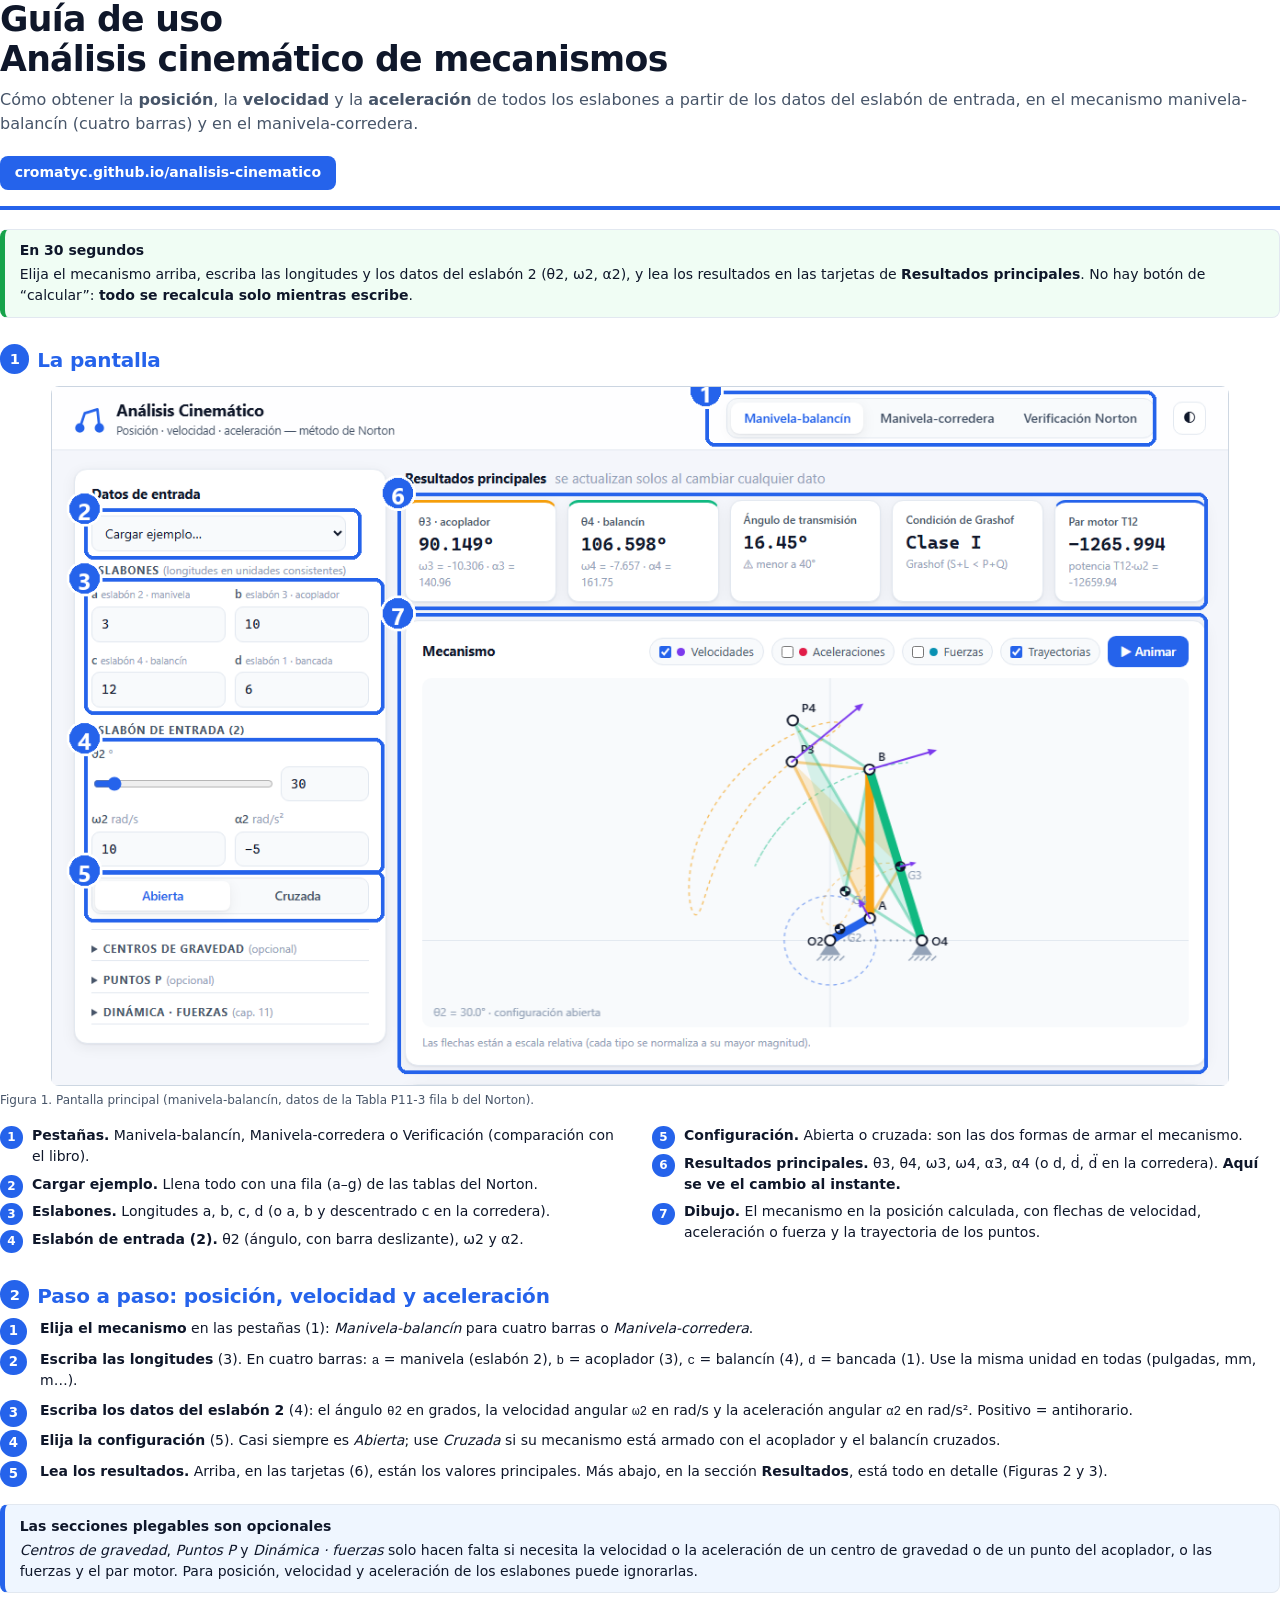
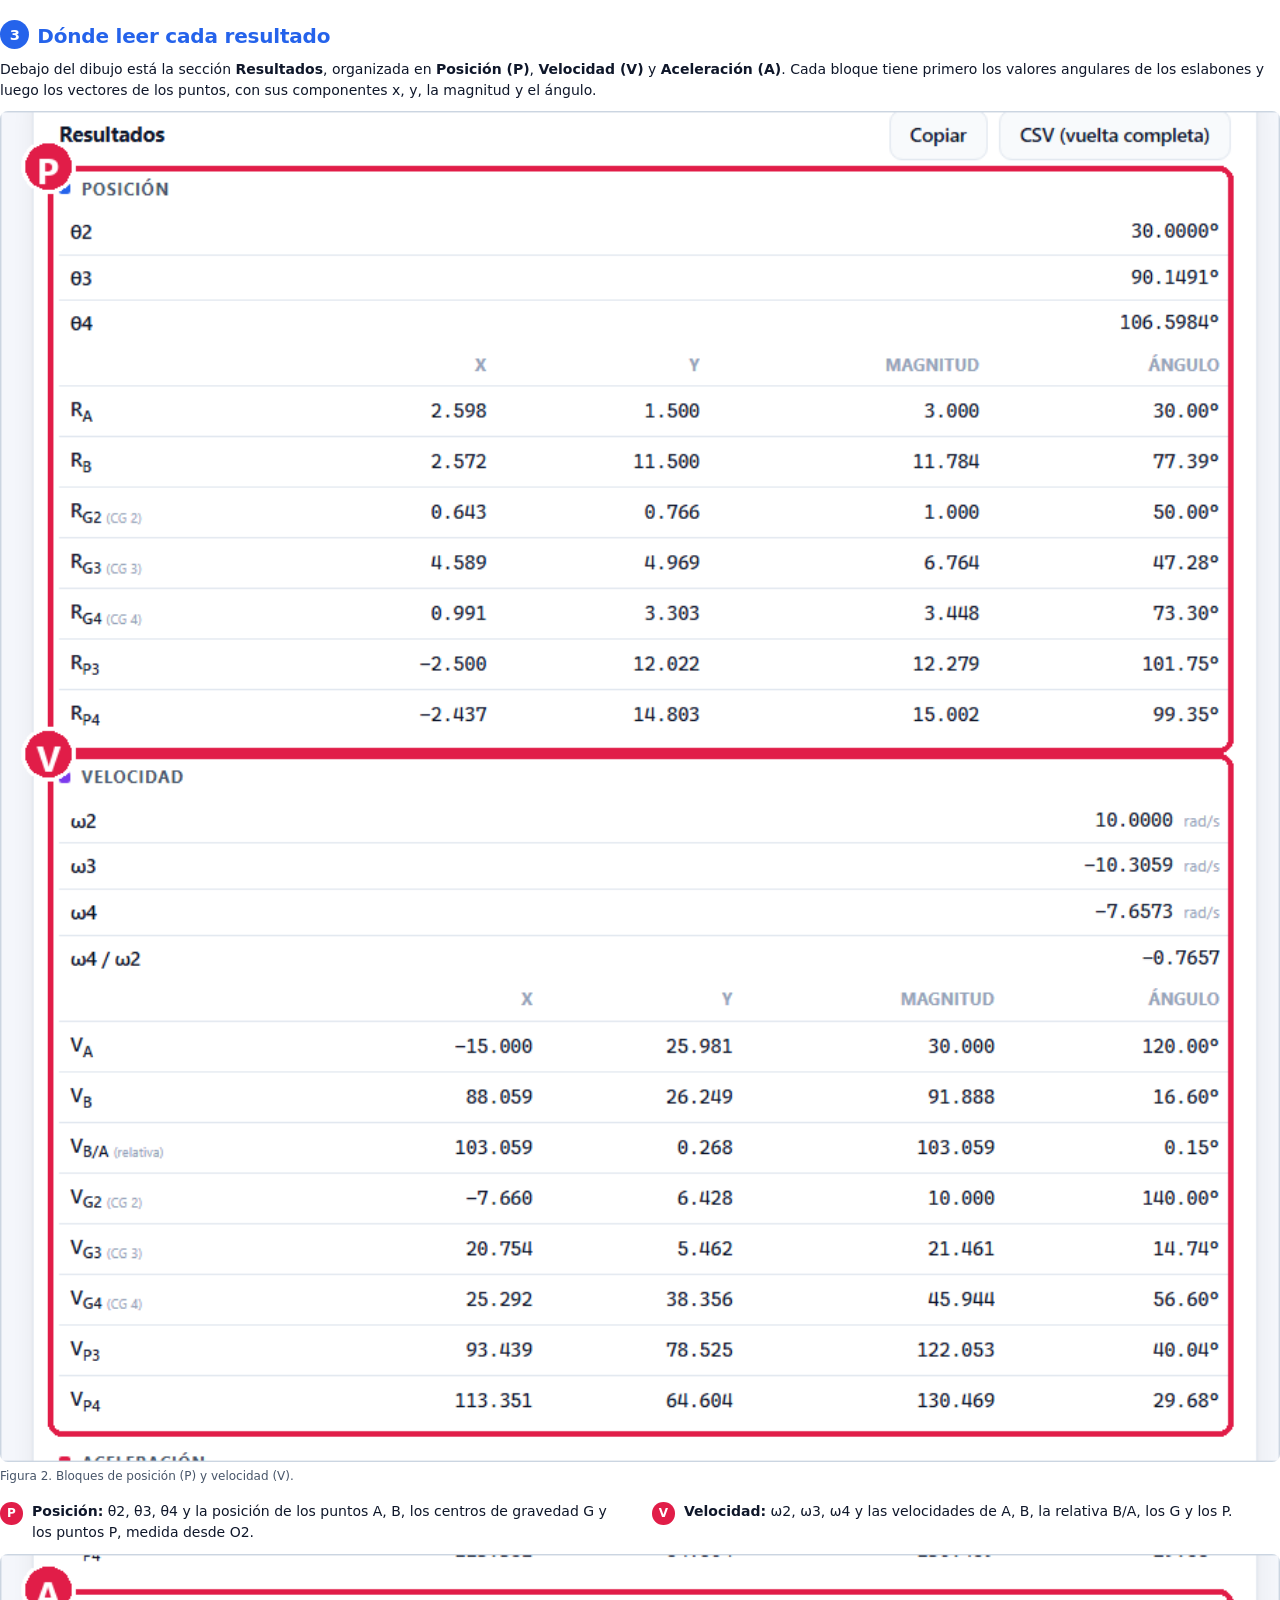
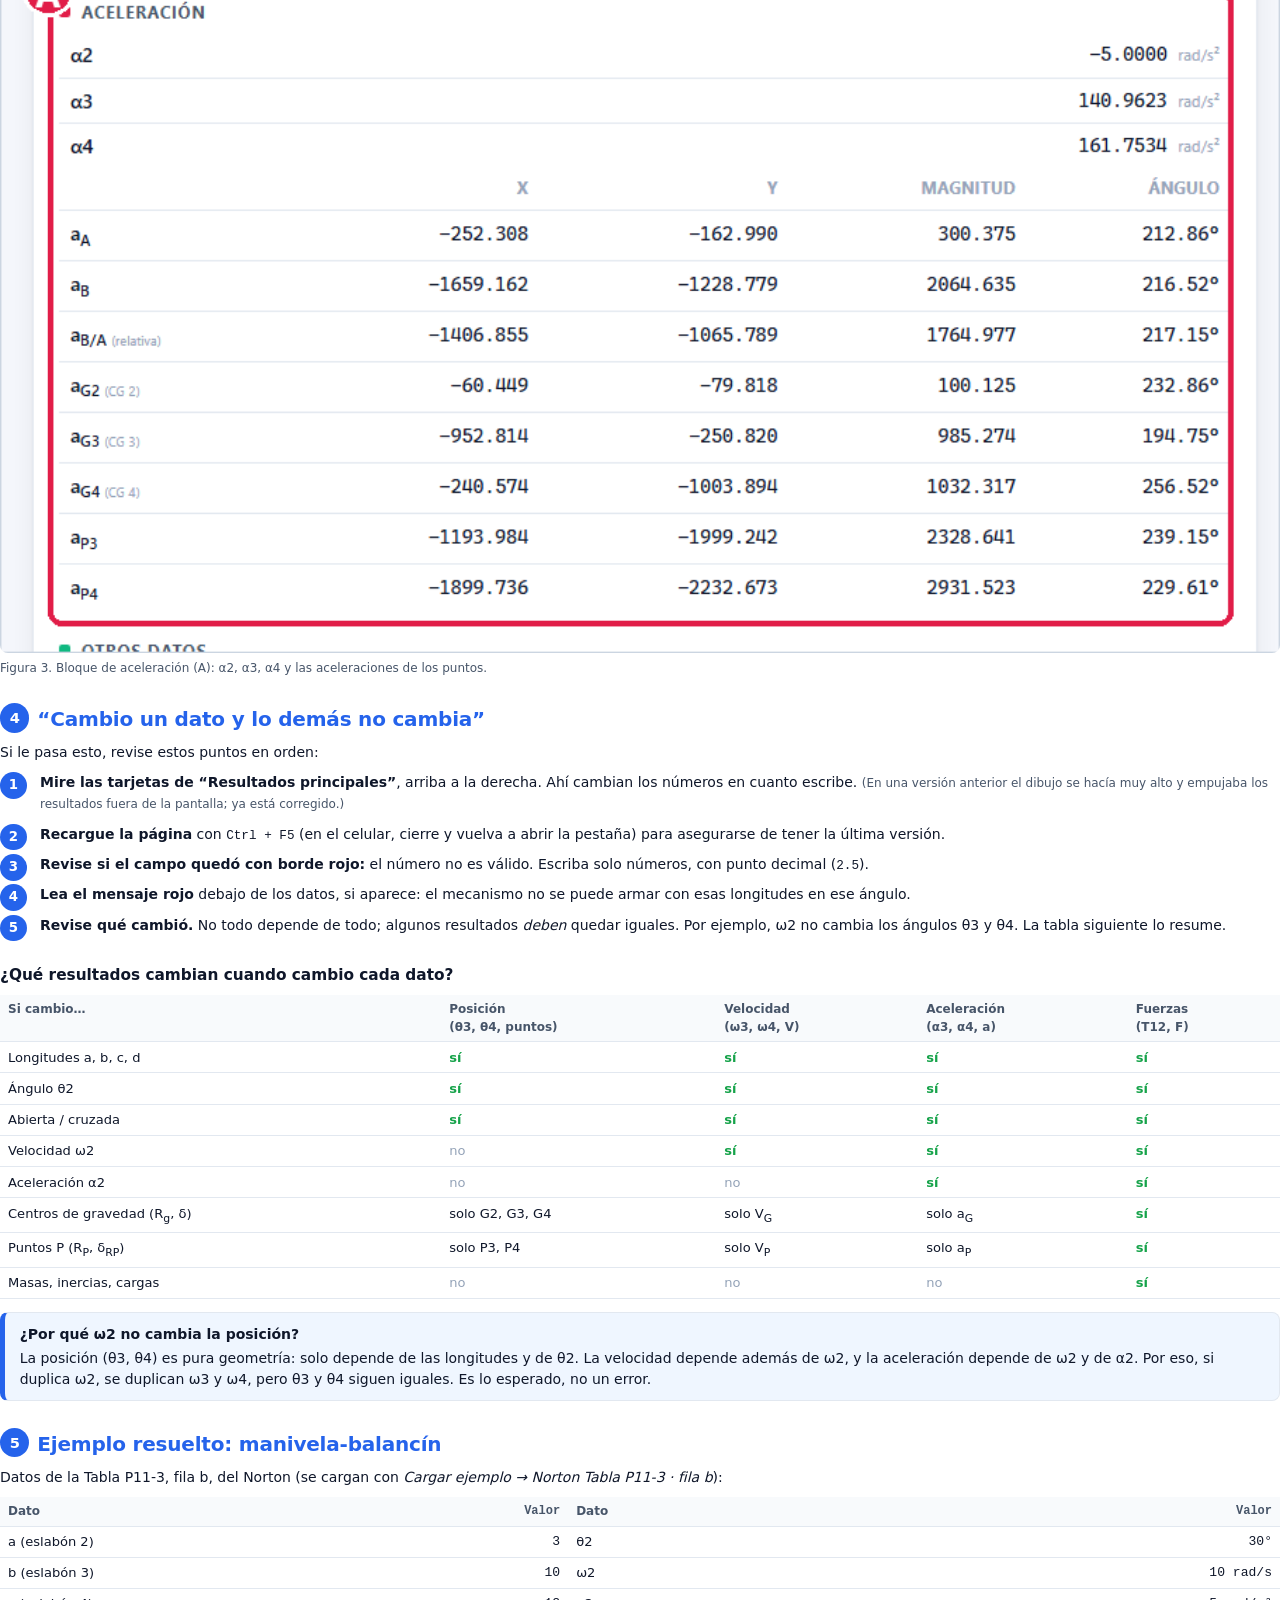
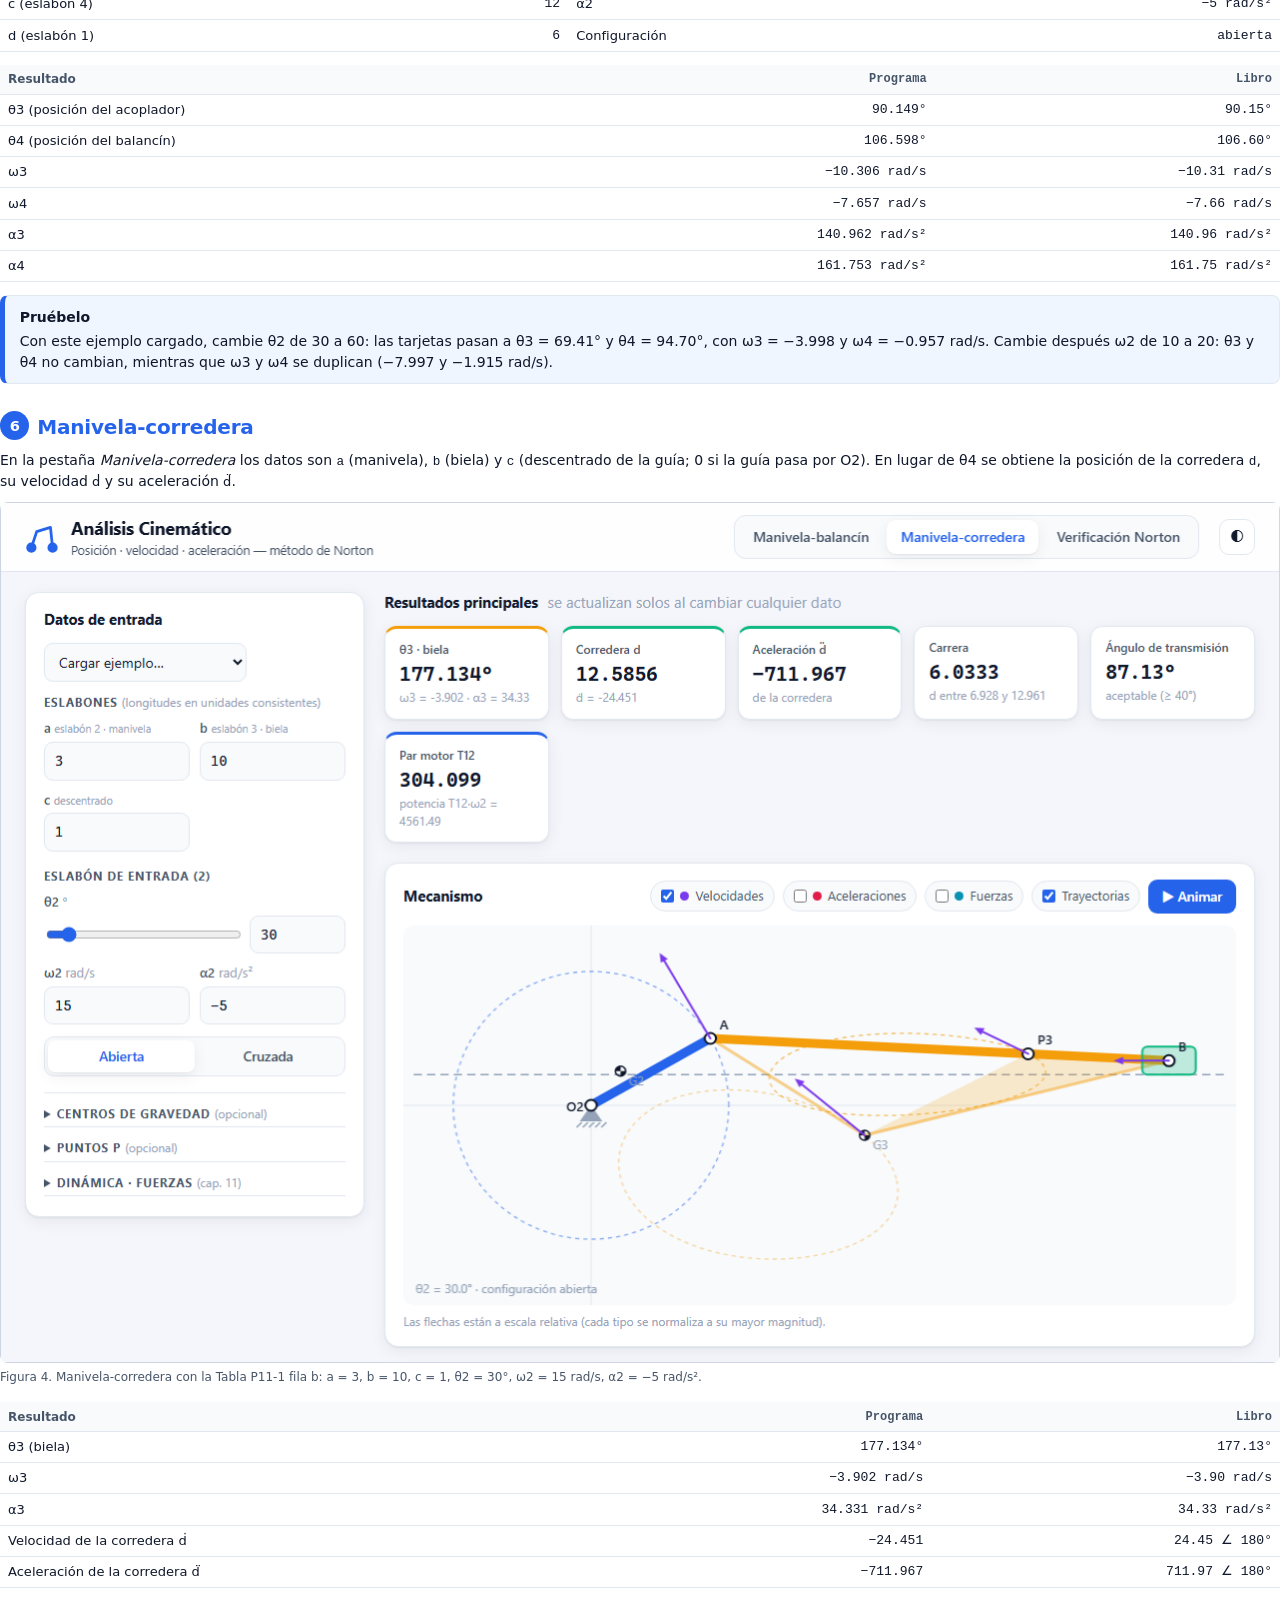
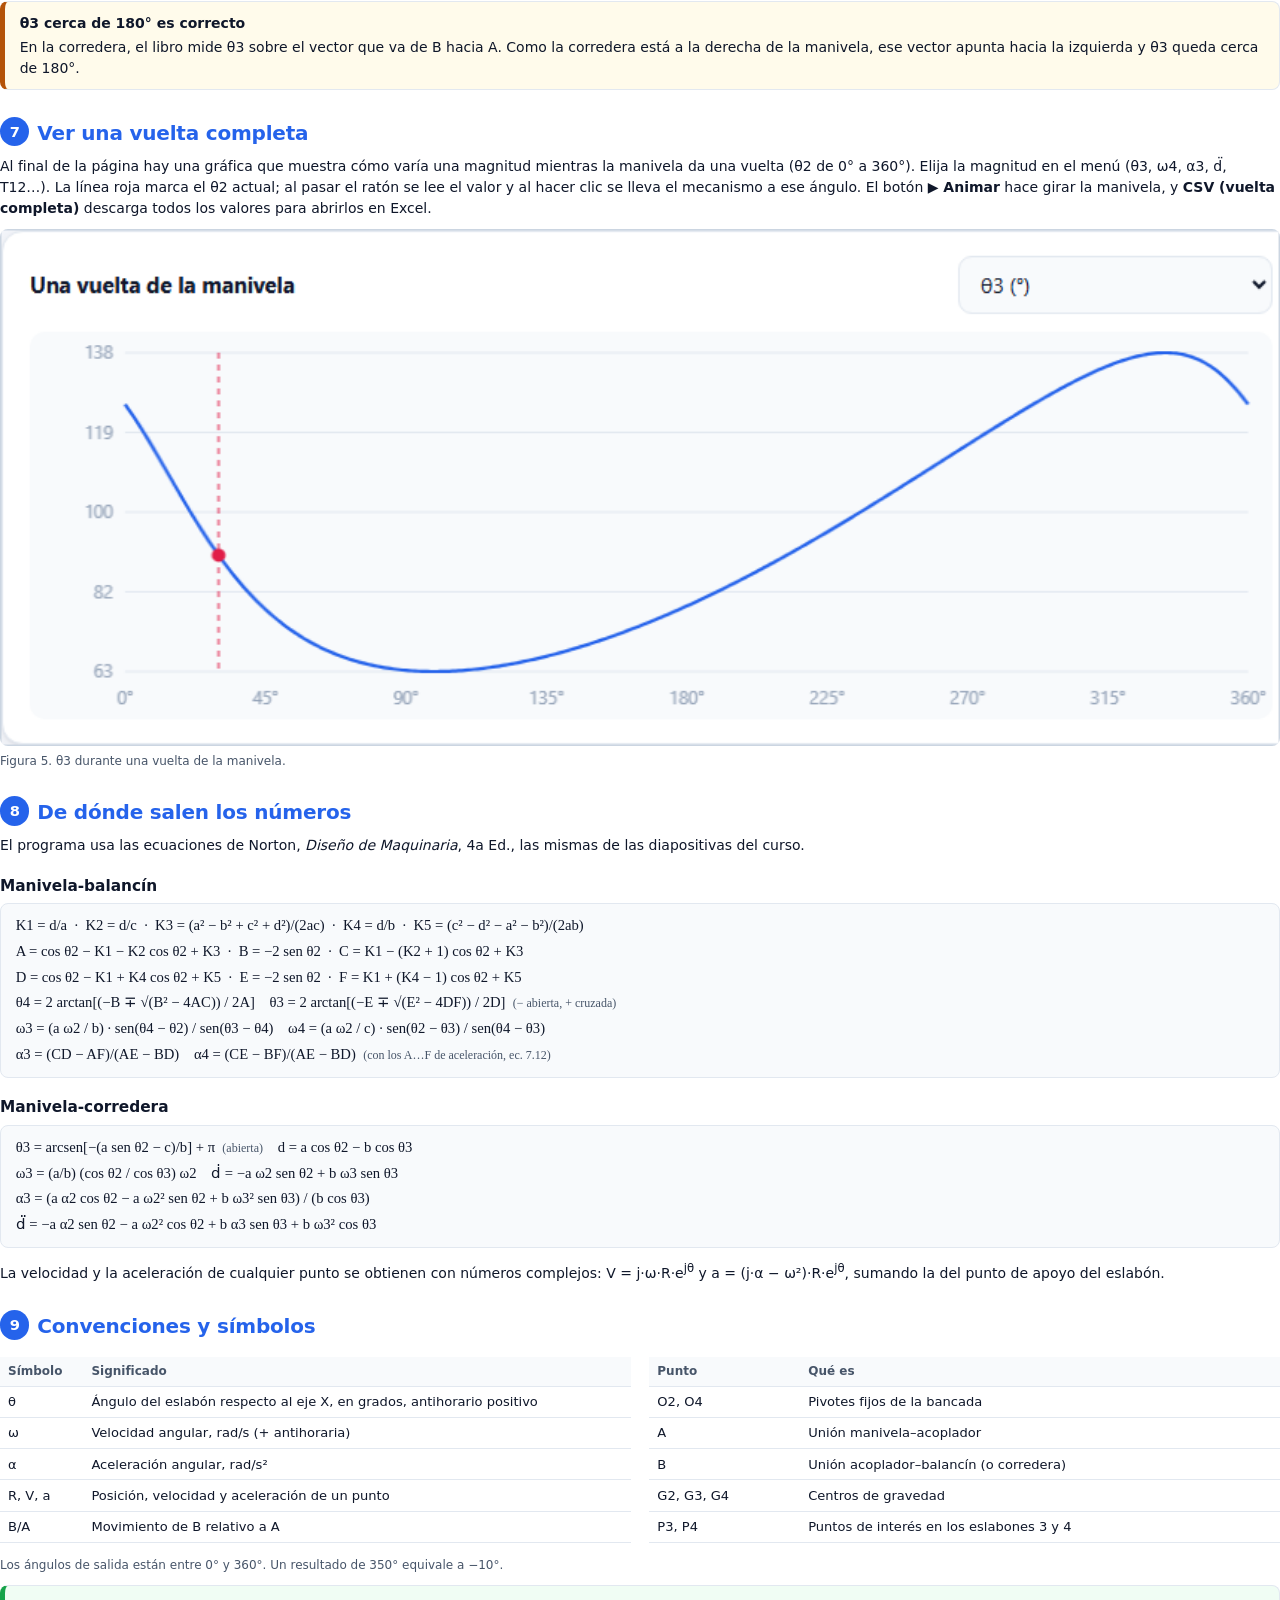
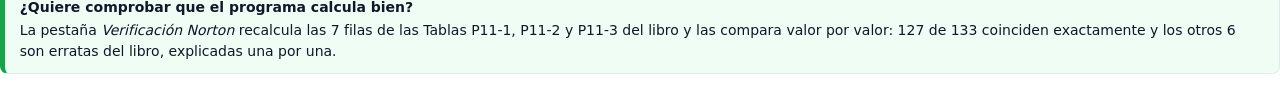
==== docs/guia/guia.html @ 85448f40 "Corrige resultados fuera de pantalla y agrega guía de uso en PDF El lienzo del mecanismo no tenía al" ====
<!doctype html>
<html lang="es">
<head>
<meta charset="utf-8" />
<title>Guía de uso — Análisis cinemático de mecanismos</title>
<style>
  @page {
    size: A4;
    margin: 18mm 17mm 18mm 17mm;
    @bottom-right { content: "Página " counter(page) " de " counter(pages); font: 9pt "Segoe UI", sans-serif; color: #64748b; }
    @bottom-left { content: "Guía de uso · Análisis cinemático de mecanismos"; font: 9pt "Segoe UI", sans-serif; color: #64748b; }
  }
  @page :first { @bottom-left { content: none; } @bottom-right { content: none; } }
  :root { --azul: #2563eb; --azul-s: #eff6ff; --rojo: #e11d48; --texto: #0f172a; --gris: #475569; --borde: #e2e8f0; --verde: #16a34a; --ambar: #b45309; }
  * { box-sizing: border-box; }
  html { -webkit-print-color-adjust: exact; print-color-adjust: exact; }
  body { margin: 0; font: 10.5pt/1.5 "Segoe UI", system-ui, sans-serif; color: var(--texto); }
  h1 { font-size: 26pt; line-height: 1.15; margin: 0 0 6pt; letter-spacing: -.02em; }
  h2 { font-size: 15pt; margin: 20pt 0 6pt; color: var(--azul); break-after: avoid; letter-spacing: -.01em; }
  h2 .n { display: inline-block; width: 22pt; height: 22pt; border-radius: 50%; background: var(--azul); color: #fff; text-align: center; line-height: 22pt; font-size: 11pt; margin-right: 6pt; vertical-align: 2pt; }
  h3 { font-size: 11.5pt; margin: 14pt 0 4pt; break-after: avoid; }
  p { margin: 0 0 7pt; }
  a { color: var(--azul); }
  code, .m { font-family: "Cascadia Mono", Consolas, monospace; font-size: 9.5pt; }
  .salto { break-before: page; }
  figure { margin: 8pt 0 12pt; break-inside: avoid; }
  figure img { width: 100%; display: block; border-radius: 6pt; }
  figcaption { font-size: 9pt; color: var(--gris); margin-top: 4pt; }
  table { width: 100%; border-collapse: collapse; margin: 6pt 0 10pt; font-size: 9.8pt; break-inside: avoid; }
  th, td { border-bottom: 1px solid var(--borde); padding: 4pt 6pt; text-align: left; vertical-align: top; }
  th { background: #f8fafc; font-size: 9pt; font-weight: 650; color: var(--gris); }
  td.num, th.num { text-align: right; font-family: "Cascadia Mono", Consolas, monospace; }
  .caja { border: 1px solid var(--borde); border-left: 4pt solid var(--azul); background: var(--azul-s); border-radius: 6pt; padding: 8pt 11pt; margin: 8pt 0 12pt; break-inside: avoid; }
  .caja.alerta { border-left-color: var(--ambar); background: #fffbeb; }
  .caja.ok { border-left-color: var(--verde); background: #f0fdf4; }
  .caja b:first-child { display: block; margin-bottom: 2pt; }
  .pasos { counter-reset: paso; list-style: none; padding: 0; margin: 4pt 0 10pt; }
  .pasos li { counter-increment: paso; position: relative; padding: 0 0 7pt 30pt; break-inside: avoid; }
  .pasos li::before { content: counter(paso); position: absolute; left: 0; top: 0; width: 20pt; height: 20pt; border-radius: 50%; background: var(--azul); color: #fff; font-weight: 700; text-align: center; line-height: 20pt; font-size: 10pt; }
  .leyenda { columns: 2; column-gap: 18pt; padding: 0; list-style: none; margin: 0; break-inside: avoid; }
  img.p { width: 92%; margin: 0 auto; }
  .leyenda li { break-inside: avoid; margin-bottom: 5pt; padding-left: 24pt; position: relative; }
  .leyenda li span { position: absolute; left: 0; top: 1pt; width: 17pt; height: 17pt; border-radius: 50%; background: var(--azul); color: #fff; font-weight: 700; font-size: 9pt; text-align: center; line-height: 17pt; }
  .leyenda.roja li span { background: var(--rojo); }
  .portada { border-bottom: 3pt solid var(--azul); padding-bottom: 12pt; margin-bottom: 14pt; }
  .portada .sub { font-size: 12pt; color: var(--gris); }
  .enlace { display: inline-block; margin-top: 8pt; background: var(--azul); color: #fff; padding: 5pt 11pt; border-radius: 6pt; text-decoration: none; font-weight: 600; }
  .si { color: var(--verde); font-weight: 700; }
  .no { color: #94a3b8; }
  .formula { font-family: "Cambria Math", "Cambria", serif; font-size: 11pt; background: #f8fafc; border: 1px solid var(--borde); border-radius: 6pt; padding: 7pt 11pt; margin: 4pt 0 9pt; break-inside: avoid; line-height: 1.75; }
  .dos { display: grid; grid-template-columns: 1fr 1fr; gap: 14pt; }
  .pequeno { font-size: 9pt; color: var(--gris); }
</style>
</head>
<body>

<div class="portada">
  <h1>Guía de uso<br/>Análisis cinemático de mecanismos</h1>
  <p class="sub">Cómo obtener la <b>posición</b>, la <b>velocidad</b> y la <b>aceleración</b> de todos los eslabones a partir de los datos del eslabón de entrada, en el mecanismo manivela-balancín (cuatro barras) y en el manivela-corredera.</p>
  <a class="enlace" href="https://cromatyc.github.io/analisis-cinematico/">cromatyc.github.io/analisis-cinematico</a>
</div>

<div class="caja ok">
  <b>En 30 segundos</b>
  Elija el mecanismo arriba, escriba las longitudes y los datos del eslabón 2 (θ2, ω2, α2), y lea los resultados en las tarjetas de <b>Resultados principales</b>. No hay botón de “calcular”: <b>todo se recalcula solo mientras escribe</b>.
</div>

<h2><span class="n">1</span>La pantalla</h2>
<figure>
  <img class="p" src="fig1-pantalla.png" alt="Pantalla principal con sus partes numeradas" />
  <figcaption>Figura 1. Pantalla principal (manivela-balancín, datos de la Tabla P11-3 fila b del Norton).</figcaption>
</figure>
<ul class="leyenda">
  <li><span>1</span><b>Pestañas.</b> Manivela-balancín, Manivela-corredera o Verificación (comparación con el libro).</li>
  <li><span>2</span><b>Cargar ejemplo.</b> Llena todo con una fila (a–g) de las tablas del Norton.</li>
  <li><span>3</span><b>Eslabones.</b> Longitudes a, b, c, d (o a, b y descentrado c en la corredera).</li>
  <li><span>4</span><b>Eslabón de entrada (2).</b> θ2 (ángulo, con barra deslizante), ω2 y α2.</li>
  <li><span>5</span><b>Configuración.</b> Abierta o cruzada: son las dos formas de armar el mecanismo.</li>
  <li><span>6</span><b>Resultados principales.</b> θ3, θ4, ω3, ω4, α3, α4 (o d, ḋ, d̈ en la corredera). <b>Aquí se ve el cambio al instante.</b></li>
  <li><span>7</span><b>Dibujo.</b> El mecanismo en la posición calculada, con flechas de velocidad, aceleración o fuerza y la trayectoria de los puntos.</li>
</ul>

<h2><span class="n">2</span>Paso a paso: posición, velocidad y aceleración</h2>
<ol class="pasos">
  <li><b>Elija el mecanismo</b> en las pestañas (1): <i>Manivela-balancín</i> para cuatro barras o <i>Manivela-corredera</i>.</li>
  <li><b>Escriba las longitudes</b> (3). En cuatro barras: <span class="m">a</span> = manivela (eslabón 2), <span class="m">b</span> = acoplador (3), <span class="m">c</span> = balancín (4), <span class="m">d</span> = bancada (1). Use la misma unidad en todas (pulgadas, mm, m…).</li>
  <li><b>Escriba los datos del eslabón 2</b> (4): el ángulo <span class="m">θ2</span> en grados, la velocidad angular <span class="m">ω2</span> en rad/s y la aceleración angular <span class="m">α2</span> en rad/s². Positivo = antihorario.</li>
  <li><b>Elija la configuración</b> (5). Casi siempre es <i>Abierta</i>; use <i>Cruzada</i> si su mecanismo está armado con el acoplador y el balancín cruzados.</li>
  <li><b>Lea los resultados.</b> Arriba, en las tarjetas (6), están los valores principales. Más abajo, en la sección <b>Resultados</b>, está todo en detalle (Figuras 2 y 3).</li>
</ol>
<div class="caja">
  <b>Las secciones plegables son opcionales</b>
  <i>Centros de gravedad</i>, <i>Puntos P</i> y <i>Dinámica · fuerzas</i> solo hacen falta si necesita la velocidad o la aceleración de un centro de gravedad o de un punto del acoplador, o las fuerzas y el par motor. Para posición, velocidad y aceleración de los eslabones puede ignorarlas.
</div>

<h2 class="salto"><span class="n">3</span>Dónde leer cada resultado</h2>
<p>Debajo del dibujo está la sección <b>Resultados</b>, organizada en <b>Posición (P)</b>, <b>Velocidad (V)</b> y <b>Aceleración (A)</b>. Cada bloque tiene primero los valores angulares de los eslabones y luego los vectores de los puntos, con sus componentes x, y, la magnitud y el ángulo.</p>
<figure>
  <img src="fig2-resultados.png" alt="Bloques de posición y velocidad" />
  <figcaption>Figura 2. Bloques de posición (P) y velocidad (V).</figcaption>
</figure>
<ul class="leyenda roja">
  <li><span>P</span><b>Posición:</b> θ2, θ3, θ4 y la posición de los puntos A, B, los centros de gravedad G y los puntos P, medida desde O2.</li>
  <li><span>V</span><b>Velocidad:</b> ω2, ω3, ω4 y las velocidades de A, B, la relativa B/A, los G y los P.</li>
</ul>

<figure>
  <img src="fig2b-aceleracion.png" alt="Bloque de aceleración" />
  <figcaption>Figura 3. Bloque de aceleración (A): α2, α3, α4 y las aceleraciones de los puntos.</figcaption>
</figure>

<h2><span class="n">4</span>“Cambio un dato y lo demás no cambia”</h2>
<p>Si le pasa esto, revise estos puntos en orden:</p>
<ol class="pasos">
  <li><b>Mire las tarjetas de “Resultados principales”</b>, arriba a la derecha. Ahí cambian los números en cuanto escribe. <span class="pequeno">(En una versión anterior el dibujo se hacía muy alto y empujaba los resultados fuera de la pantalla; ya está corregido.)</span></li>
  <li><b>Recargue la página</b> con <span class="m">Ctrl + F5</span> (en el celular, cierre y vuelva a abrir la pestaña) para asegurarse de tener la última versión.</li>
  <li><b>Revise si el campo quedó con borde rojo:</b> el número no es válido. Escriba solo números, con punto decimal (<span class="m">2.5</span>).</li>
  <li><b>Lea el mensaje rojo</b> debajo de los datos, si aparece: el mecanismo no se puede armar con esas longitudes en ese ángulo.</li>
  <li><b>Revise qué cambió.</b> No todo depende de todo; algunos resultados <i>deben</i> quedar iguales. Por ejemplo, ω2 no cambia los ángulos θ3 y θ4. La tabla siguiente lo resume.</li>
</ol>

<h3>¿Qué resultados cambian cuando cambio cada dato?</h3>
<table>
  <thead><tr><th>Si cambio…</th><th>Posición<br/>(θ3, θ4, puntos)</th><th>Velocidad<br/>(ω3, ω4, V)</th><th>Aceleración<br/>(α3, α4, a)</th><th>Fuerzas<br/>(T12, F)</th></tr></thead>
  <tbody>
    <tr><td>Longitudes a, b, c, d</td><td class="si">sí</td><td class="si">sí</td><td class="si">sí</td><td class="si">sí</td></tr>
    <tr><td>Ángulo θ2</td><td class="si">sí</td><td class="si">sí</td><td class="si">sí</td><td class="si">sí</td></tr>
    <tr><td>Abierta / cruzada</td><td class="si">sí</td><td class="si">sí</td><td class="si">sí</td><td class="si">sí</td></tr>
    <tr><td>Velocidad ω2</td><td class="no">no</td><td class="si">sí</td><td class="si">sí</td><td class="si">sí</td></tr>
    <tr><td>Aceleración α2</td><td class="no">no</td><td class="no">no</td><td class="si">sí</td><td class="si">sí</td></tr>
    <tr><td>Centros de gravedad (R<sub>g</sub>, δ)</td><td>solo G2, G3, G4</td><td>solo V<sub>G</sub></td><td>solo a<sub>G</sub></td><td class="si">sí</td></tr>
    <tr><td>Puntos P (R<sub>P</sub>, δ<sub>RP</sub>)</td><td>solo P3, P4</td><td>solo V<sub>P</sub></td><td>solo a<sub>P</sub></td><td class="si">sí</td></tr>
    <tr><td>Masas, inercias, cargas</td><td class="no">no</td><td class="no">no</td><td class="no">no</td><td class="si">sí</td></tr>
  </tbody>
</table>
<div class="caja">
  <b>¿Por qué ω2 no cambia la posición?</b>
  La posición (θ3, θ4) es pura geometría: solo depende de las longitudes y de θ2. La velocidad depende además de ω2, y la aceleración depende de ω2 y de α2. Por eso, si duplica ω2, se duplican ω3 y ω4, pero θ3 y θ4 siguen iguales. Es lo esperado, no un error.
</div>

<h2 class="salto"><span class="n">5</span>Ejemplo resuelto: manivela-balancín</h2>
<p>Datos de la Tabla P11-3, fila b, del Norton (se cargan con <i>Cargar ejemplo → Norton Tabla P11-3 · fila b</i>):</p>
<table>
  <thead><tr><th>Dato</th><th class="num">Valor</th><th>Dato</th><th class="num">Valor</th></tr></thead>
  <tbody>
    <tr><td>a (eslabón 2)</td><td class="num">3</td><td>θ2</td><td class="num">30°</td></tr>
    <tr><td>b (eslabón 3)</td><td class="num">10</td><td>ω2</td><td class="num">10 rad/s</td></tr>
    <tr><td>c (eslabón 4)</td><td class="num">12</td><td>α2</td><td class="num">−5 rad/s²</td></tr>
    <tr><td>d (eslabón 1)</td><td class="num">6</td><td>Configuración</td><td class="num">abierta</td></tr>
  </tbody>
</table>
<table>
  <thead><tr><th>Resultado</th><th class="num">Programa</th><th class="num">Libro</th></tr></thead>
  <tbody>
    <tr><td>θ3 (posición del acoplador)</td><td class="num">90.149°</td><td class="num">90.15°</td></tr>
    <tr><td>θ4 (posición del balancín)</td><td class="num">106.598°</td><td class="num">106.60°</td></tr>
    <tr><td>ω3</td><td class="num">−10.306 rad/s</td><td class="num">−10.31 rad/s</td></tr>
    <tr><td>ω4</td><td class="num">−7.657 rad/s</td><td class="num">−7.66 rad/s</td></tr>
    <tr><td>α3</td><td class="num">140.962 rad/s²</td><td class="num">140.96 rad/s²</td></tr>
    <tr><td>α4</td><td class="num">161.753 rad/s²</td><td class="num">161.75 rad/s²</td></tr>
  </tbody>
</table>
<div class="caja">
  <b>Pruébelo</b>
  Con este ejemplo cargado, cambie θ2 de 30 a 60: las tarjetas pasan a θ3 = 69.41° y θ4 = 94.70°, con ω3 = −3.998 y ω4 = −0.957 rad/s. Cambie después ω2 de 10 a 20: θ3 y θ4 no cambian, mientras que ω3 y ω4 se duplican (−7.997 y −1.915 rad/s).
</div>

<h2 class="salto"><span class="n">6</span>Manivela-corredera</h2>
<p>En la pestaña <i>Manivela-corredera</i> los datos son <span class="m">a</span> (manivela), <span class="m">b</span> (biela) y <span class="m">c</span> (descentrado de la guía; 0 si la guía pasa por O2). En lugar de θ4 se obtiene la posición de la corredera <span class="m">d</span>, su velocidad <span class="m">ḋ</span> y su aceleración <span class="m">d̈</span>.</p>
<figure>
  <img src="fig4-corredera.png" alt="Pestaña manivela-corredera" />
  <figcaption>Figura 4. Manivela-corredera con la Tabla P11-1 fila b: a = 3, b = 10, c = 1, θ2 = 30°, ω2 = 15 rad/s, α2 = −5 rad/s².</figcaption>
</figure>
<table>
  <thead><tr><th>Resultado</th><th class="num">Programa</th><th class="num">Libro</th></tr></thead>
  <tbody>
    <tr><td>θ3 (biela)</td><td class="num">177.134°</td><td class="num">177.13°</td></tr>
    <tr><td>ω3</td><td class="num">−3.902 rad/s</td><td class="num">−3.90 rad/s</td></tr>
    <tr><td>α3</td><td class="num">34.331 rad/s²</td><td class="num">34.33 rad/s²</td></tr>
    <tr><td>Velocidad de la corredera ḋ</td><td class="num">−24.451</td><td class="num">24.45 ∠ 180°</td></tr>
    <tr><td>Aceleración de la corredera d̈</td><td class="num">−711.967</td><td class="num">711.97 ∠ 180°</td></tr>
  </tbody>
</table>
<div class="caja alerta">
  <b>θ3 cerca de 180° es correcto</b>
  En la corredera, el libro mide θ3 sobre el vector que va de B hacia A. Como la corredera está a la derecha de la manivela, ese vector apunta hacia la izquierda y θ3 queda cerca de 180°.
</div>

<h2 class="salto"><span class="n">7</span>Ver una vuelta completa</h2>
<p>Al final de la página hay una gráfica que muestra cómo varía una magnitud mientras la manivela da una vuelta (θ2 de 0° a 360°). Elija la magnitud en el menú (θ3, ω4, α3, d̈, T12…). La línea roja marca el θ2 actual; al pasar el ratón se lee el valor y al hacer clic se lleva el mecanismo a ese ángulo. El botón <b>▶ Animar</b> hace girar la manivela, y <b>CSV (vuelta completa)</b> descarga todos los valores para abrirlos en Excel.</p>
<figure>
  <img src="fig3-grafica.png" alt="Gráfica de una vuelta" />
  <figcaption>Figura 5. θ3 durante una vuelta de la manivela.</figcaption>
</figure>

<h2><span class="n">8</span>De dónde salen los números</h2>
<p>El programa usa las ecuaciones de Norton, <i>Diseño de Maquinaria</i>, 4a Ed., las mismas de las diapositivas del curso.</p>
<h3>Manivela-balancín</h3>
<div class="formula">
  K1 = d/a &nbsp;·&nbsp; K2 = d/c &nbsp;·&nbsp; K3 = (a² − b² + c² + d²)/(2ac) &nbsp;·&nbsp; K4 = d/b &nbsp;·&nbsp; K5 = (c² − d² − a² − b²)/(2ab)<br/>
  A = cos θ2 − K1 − K2 cos θ2 + K3 &nbsp;·&nbsp; B = −2 sen θ2 &nbsp;·&nbsp; C = K1 − (K2 + 1) cos θ2 + K3<br/>
  D = cos θ2 − K1 + K4 cos θ2 + K5 &nbsp;·&nbsp; E = −2 sen θ2 &nbsp;·&nbsp; F = K1 + (K4 − 1) cos θ2 + K5<br/>
  θ4 = 2 arctan[(−B ∓ √(B² − 4AC)) / 2A] &nbsp;&nbsp; θ3 = 2 arctan[(−E ∓ √(E² − 4DF)) / 2D] &nbsp;<span class="pequeno">(− abierta, + cruzada)</span><br/>
  ω3 = (a ω2 / b) · sen(θ4 − θ2) / sen(θ3 − θ4) &nbsp;&nbsp; ω4 = (a ω2 / c) · sen(θ2 − θ3) / sen(θ4 − θ3)<br/>
  α3 = (CD − AF)/(AE − BD) &nbsp;&nbsp; α4 = (CE − BF)/(AE − BD) &nbsp;<span class="pequeno">(con los A…F de aceleración, ec. 7.12)</span>
</div>
<h3>Manivela-corredera</h3>
<div class="formula">
  θ3 = arcsen[−(a sen θ2 − c)/b] + π &nbsp;<span class="pequeno">(abierta)</span> &nbsp;&nbsp; d = a cos θ2 − b cos θ3<br/>
  ω3 = (a/b) (cos θ2 / cos θ3) ω2 &nbsp;&nbsp; ḋ = −a ω2 sen θ2 + b ω3 sen θ3<br/>
  α3 = (a α2 cos θ2 − a ω2² sen θ2 + b ω3² sen θ3) / (b cos θ3)<br/>
  d̈ = −a α2 sen θ2 − a ω2² cos θ2 + b α3 sen θ3 + b ω3² cos θ3
</div>
<p>La velocidad y la aceleración de cualquier punto se obtienen con números complejos: V = j·ω·R·e<sup>jθ</sup> y a = (j·α − ω²)·R·e<sup>jθ</sup>, sumando la del punto de apoyo del eslabón.</p>

<h2><span class="n">9</span>Convenciones y símbolos</h2>
<div class="dos">
<table>
  <thead><tr><th>Símbolo</th><th>Significado</th></tr></thead>
  <tbody>
    <tr><td>θ</td><td>Ángulo del eslabón respecto al eje X, en grados, antihorario positivo</td></tr>
    <tr><td>ω</td><td>Velocidad angular, rad/s (+ antihoraria)</td></tr>
    <tr><td>α</td><td>Aceleración angular, rad/s²</td></tr>
    <tr><td>R, V, a</td><td>Posición, velocidad y aceleración de un punto</td></tr>
    <tr><td>B/A</td><td>Movimiento de B relativo a A</td></tr>
  </tbody>
</table>
<table>
  <thead><tr><th>Punto</th><th>Qué es</th></tr></thead>
  <tbody>
    <tr><td>O2, O4</td><td>Pivotes fijos de la bancada</td></tr>
    <tr><td>A</td><td>Unión manivela–acoplador</td></tr>
    <tr><td>B</td><td>Unión acoplador–balancín (o corredera)</td></tr>
    <tr><td>G2, G3, G4</td><td>Centros de gravedad</td></tr>
    <tr><td>P3, P4</td><td>Puntos de interés en los eslabones 3 y 4</td></tr>
  </tbody>
</table>
</div>
<p class="pequeno">Los ángulos de salida están entre 0° y 360°. Un resultado de 350° equivale a −10°.</p>

<div class="caja ok">
  <b>¿Quiere comprobar que el programa calcula bien?</b>
  La pestaña <i>Verificación Norton</i> recalcula las 7 filas de las Tablas P11-1, P11-2 y P11-3 del libro y las compara valor por valor: 127 de 133 coinciden exactamente y los otros 6 son erratas del libro, explicadas una por una.
</div>

</body>
</html>
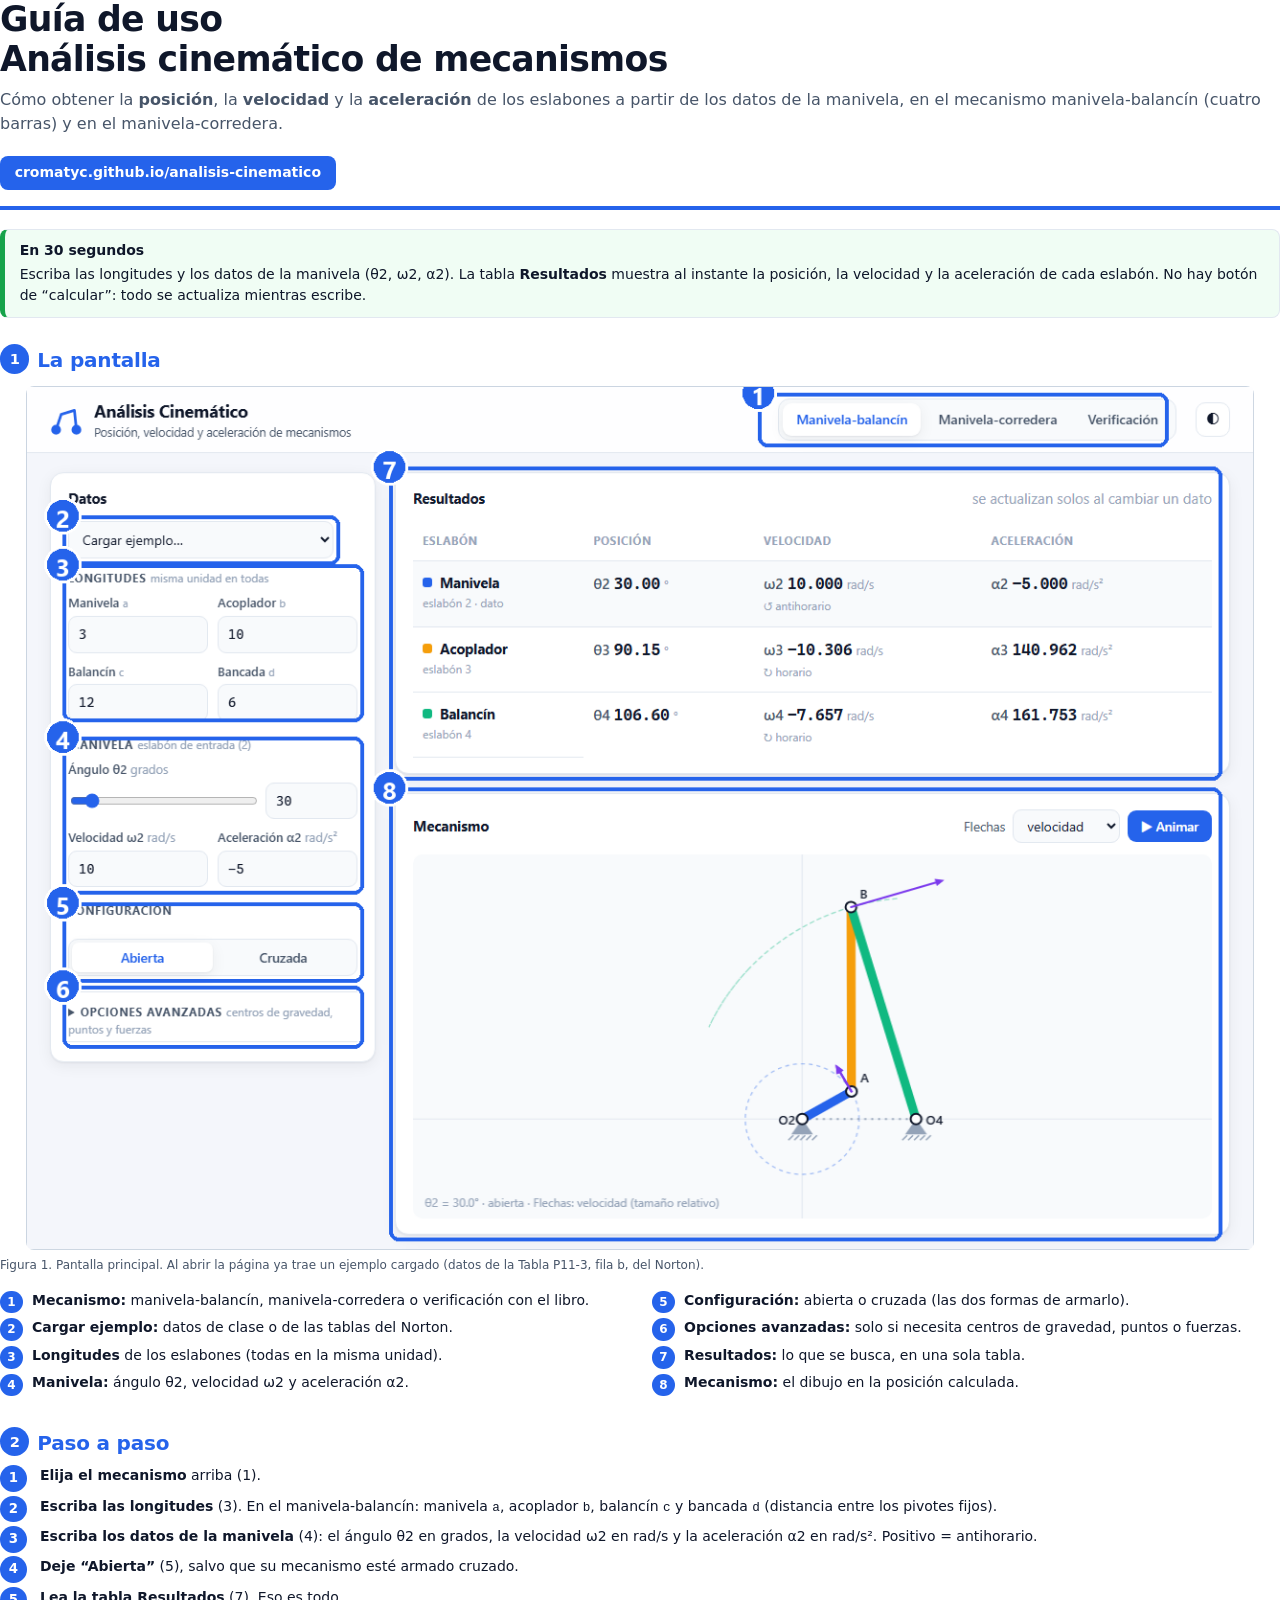
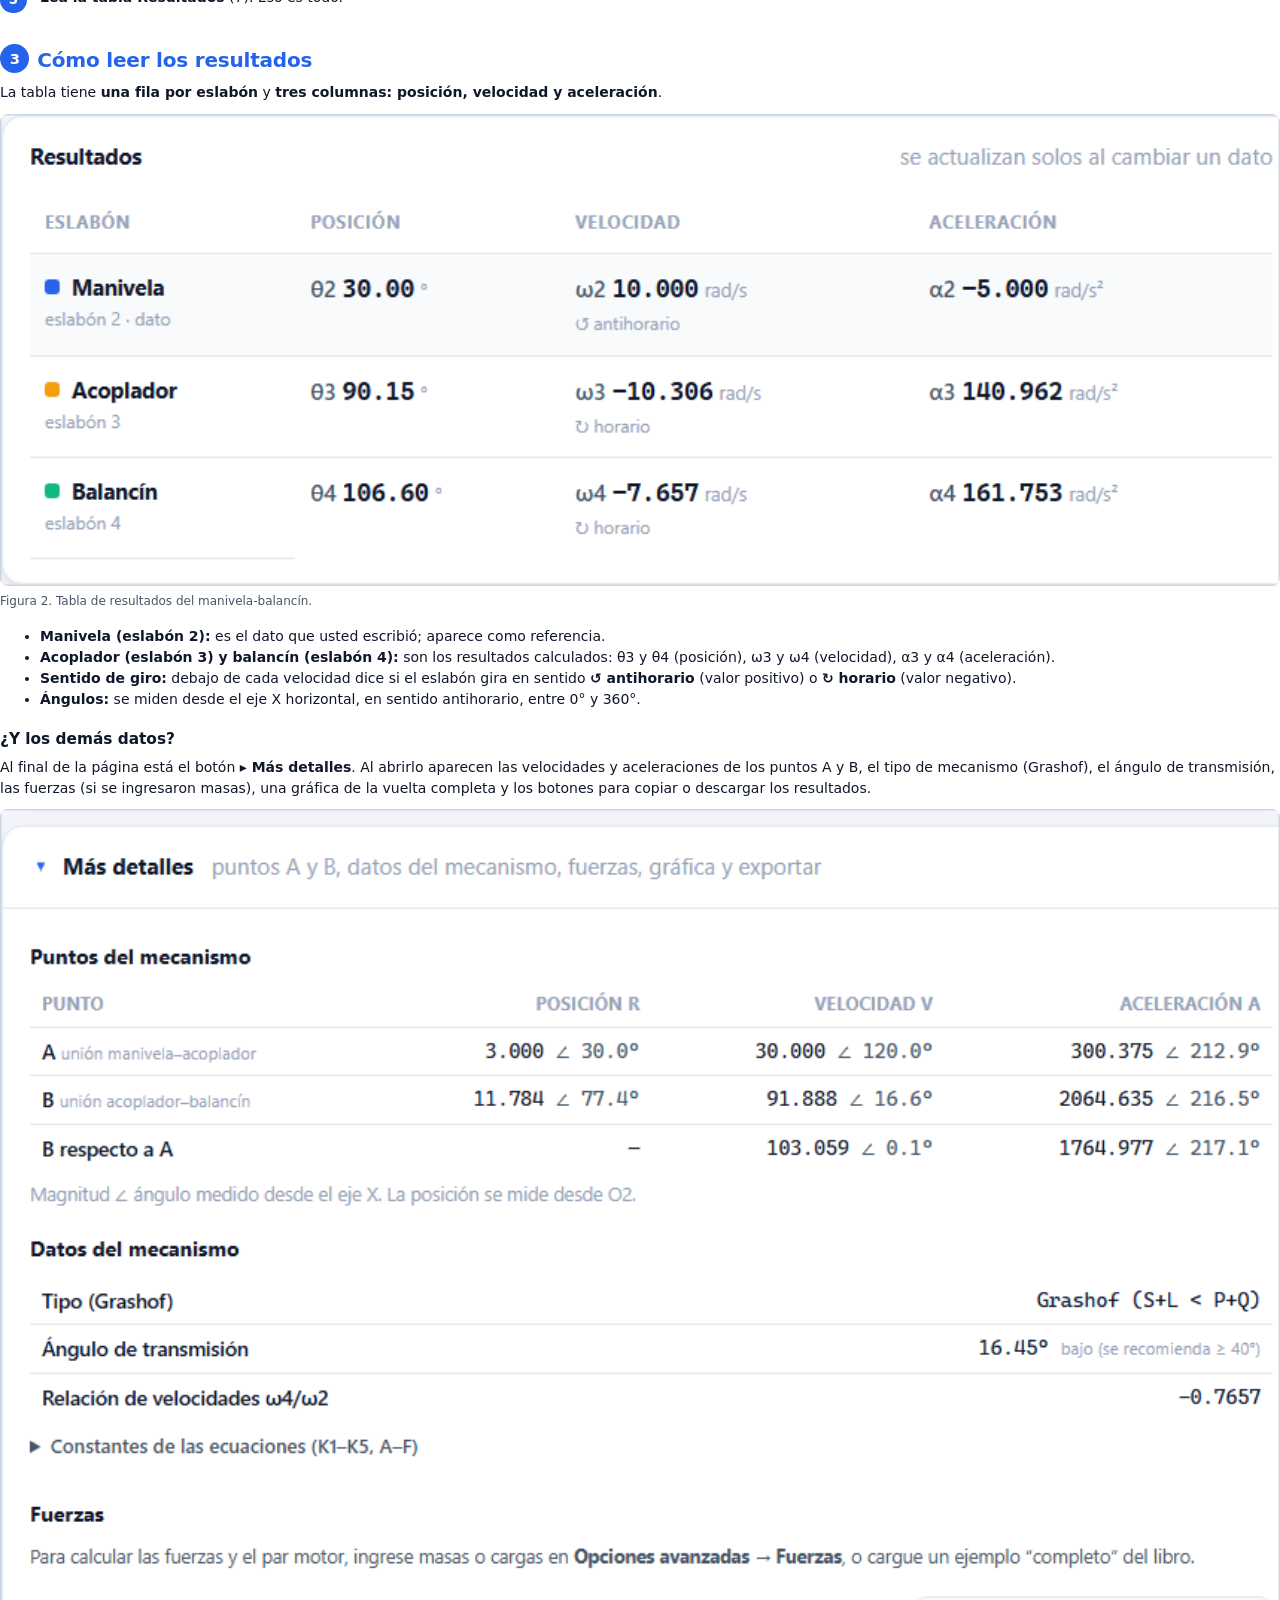
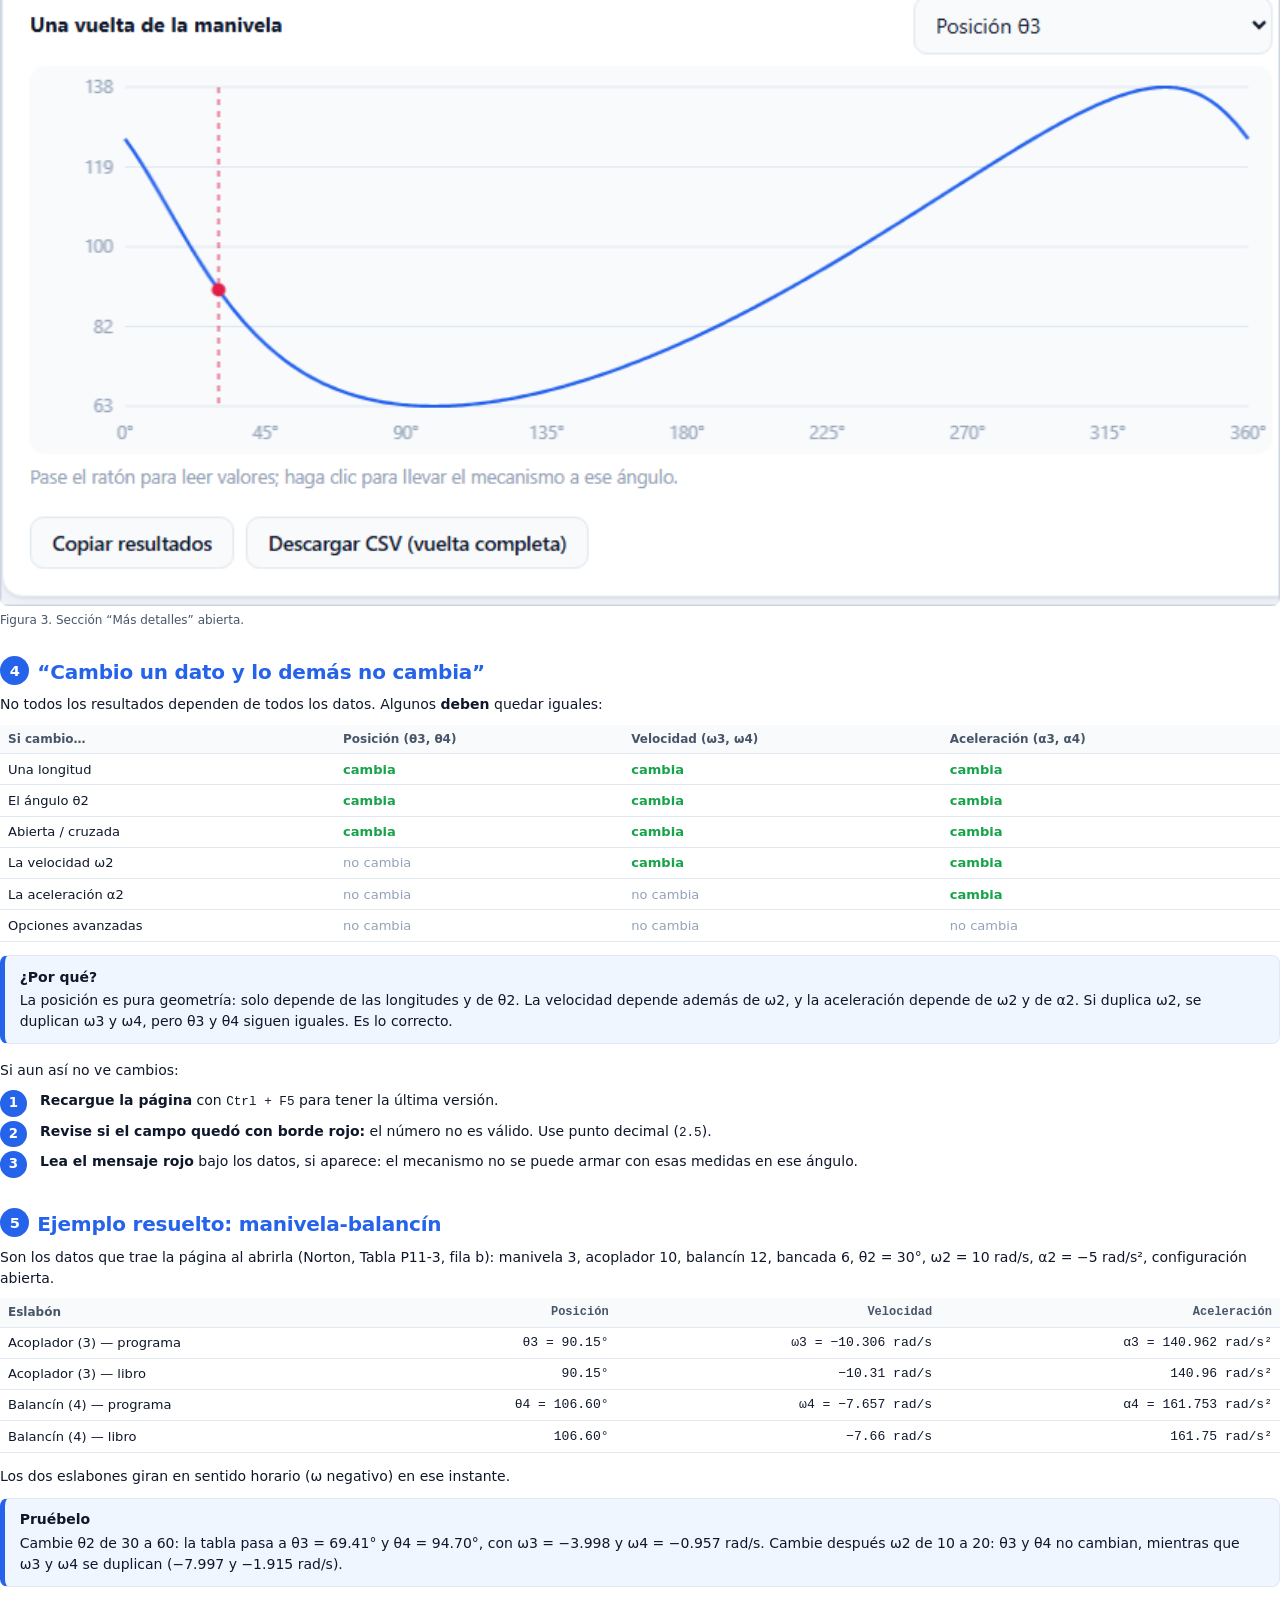
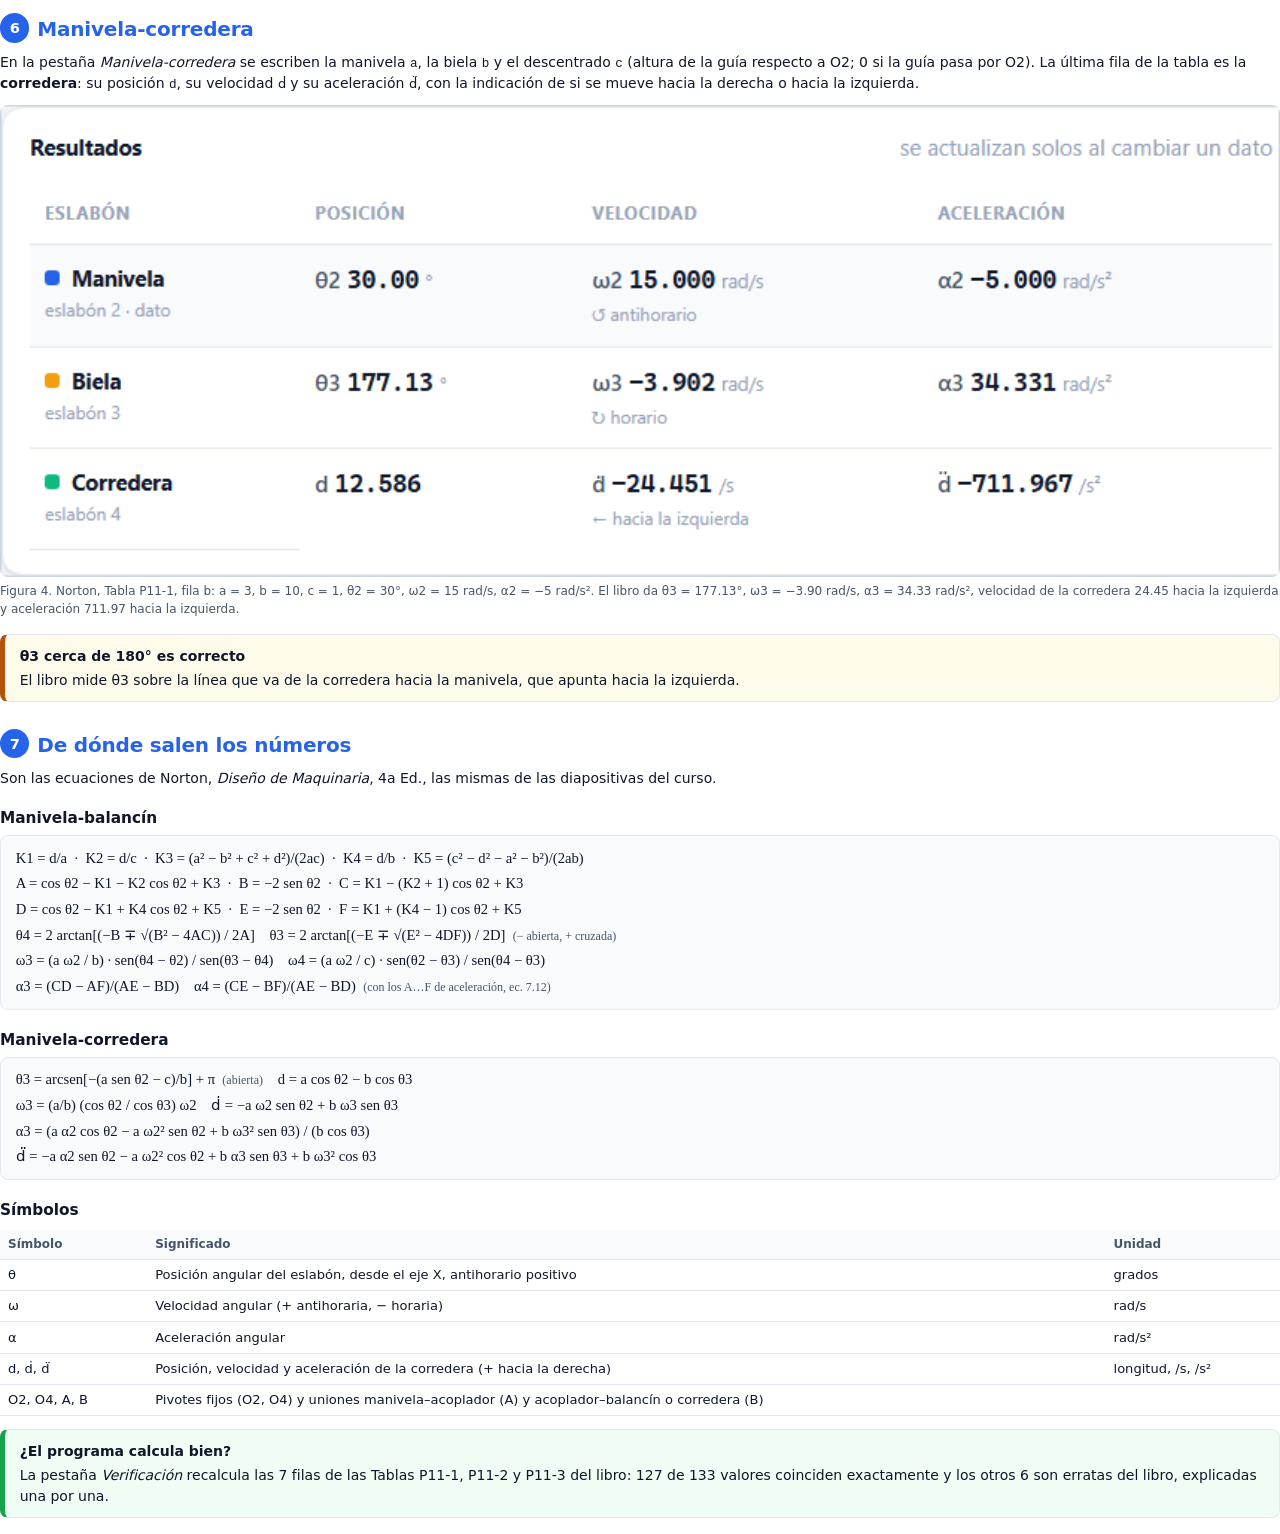
==== commit 63079531: "Simplifica la interfaz: resultados en una tabla y despliegue de detalles - Resultados: una sola tabl" ====
--- a/docs/guia/guia.html
+++ b/docs/guia/guia.html
@@ -38,7 +38,7 @@
   .pasos li { counter-increment: paso; position: relative; padding: 0 0 7pt 30pt; break-inside: avoid; }
   .pasos li::before { content: counter(paso); position: absolute; left: 0; top: 0; width: 20pt; height: 20pt; border-radius: 50%; background: var(--azul); color: #fff; font-weight: 700; text-align: center; line-height: 20pt; font-size: 10pt; }
   .leyenda { columns: 2; column-gap: 18pt; padding: 0; list-style: none; margin: 0; break-inside: avoid; }
-  img.p { width: 92%; margin: 0 auto; }
+  img.p { width: 96%; margin: 0 auto; }
   .leyenda li { break-inside: avoid; margin-bottom: 5pt; padding-left: 24pt; position: relative; }
   .leyenda li span { position: absolute; left: 0; top: 1pt; width: 17pt; height: 17pt; border-radius: 50%; background: var(--azul); color: #fff; font-weight: 700; font-size: 9pt; text-align: center; line-height: 17pt; }
   .leyenda.roja li span { background: var(--rojo); }
@@ -56,145 +56,114 @@
 
 <div class="portada">
   <h1>Guía de uso<br/>Análisis cinemático de mecanismos</h1>
-  <p class="sub">Cómo obtener la <b>posición</b>, la <b>velocidad</b> y la <b>aceleración</b> de todos los eslabones a partir de los datos del eslabón de entrada, en el mecanismo manivela-balancín (cuatro barras) y en el manivela-corredera.</p>
+  <p class="sub">Cómo obtener la <b>posición</b>, la <b>velocidad</b> y la <b>aceleración</b> de los eslabones a partir de los datos de la manivela, en el mecanismo manivela-balancín (cuatro barras) y en el manivela-corredera.</p>
   <a class="enlace" href="https://cromatyc.github.io/analisis-cinematico/">cromatyc.github.io/analisis-cinematico</a>
 </div>
 
 <div class="caja ok">
   <b>En 30 segundos</b>
-  Elija el mecanismo arriba, escriba las longitudes y los datos del eslabón 2 (θ2, ω2, α2), y lea los resultados en las tarjetas de <b>Resultados principales</b>. No hay botón de “calcular”: <b>todo se recalcula solo mientras escribe</b>.
+  Escriba las longitudes y los datos de la manivela (θ2, ω2, α2). La tabla <b>Resultados</b> muestra al instante la posición, la velocidad y la aceleración de cada eslabón. No hay botón de “calcular”: todo se actualiza mientras escribe.
 </div>
 
 <h2><span class="n">1</span>La pantalla</h2>
 <figure>
   <img class="p" src="fig1-pantalla.png" alt="Pantalla principal con sus partes numeradas" />
-  <figcaption>Figura 1. Pantalla principal (manivela-balancín, datos de la Tabla P11-3 fila b del Norton).</figcaption>
+  <figcaption>Figura 1. Pantalla principal. Al abrir la página ya trae un ejemplo cargado (datos de la Tabla P11-3, fila b, del Norton).</figcaption>
 </figure>
 <ul class="leyenda">
-  <li><span>1</span><b>Pestañas.</b> Manivela-balancín, Manivela-corredera o Verificación (comparación con el libro).</li>
-  <li><span>2</span><b>Cargar ejemplo.</b> Llena todo con una fila (a–g) de las tablas del Norton.</li>
-  <li><span>3</span><b>Eslabones.</b> Longitudes a, b, c, d (o a, b y descentrado c en la corredera).</li>
-  <li><span>4</span><b>Eslabón de entrada (2).</b> θ2 (ángulo, con barra deslizante), ω2 y α2.</li>
-  <li><span>5</span><b>Configuración.</b> Abierta o cruzada: son las dos formas de armar el mecanismo.</li>
-  <li><span>6</span><b>Resultados principales.</b> θ3, θ4, ω3, ω4, α3, α4 (o d, ḋ, d̈ en la corredera). <b>Aquí se ve el cambio al instante.</b></li>
-  <li><span>7</span><b>Dibujo.</b> El mecanismo en la posición calculada, con flechas de velocidad, aceleración o fuerza y la trayectoria de los puntos.</li>
+  <li><span>1</span><b>Mecanismo:</b> manivela-balancín, manivela-corredera o verificación con el libro.</li>
+  <li><span>2</span><b>Cargar ejemplo:</b> datos de clase o de las tablas del Norton.</li>
+  <li><span>3</span><b>Longitudes</b> de los eslabones (todas en la misma unidad).</li>
+  <li><span>4</span><b>Manivela:</b> ángulo θ2, velocidad ω2 y aceleración α2.</li>
+  <li><span>5</span><b>Configuración:</b> abierta o cruzada (las dos formas de armarlo).</li>
+  <li><span>6</span><b>Opciones avanzadas:</b> solo si necesita centros de gravedad, puntos o fuerzas.</li>
+  <li><span>7</span><b>Resultados:</b> lo que se busca, en una sola tabla.</li>
+  <li><span>8</span><b>Mecanismo:</b> el dibujo en la posición calculada.</li>
 </ul>
 
-<h2><span class="n">2</span>Paso a paso: posición, velocidad y aceleración</h2>
+<h2><span class="n">2</span>Paso a paso</h2>
 <ol class="pasos">
-  <li><b>Elija el mecanismo</b> en las pestañas (1): <i>Manivela-balancín</i> para cuatro barras o <i>Manivela-corredera</i>.</li>
-  <li><b>Escriba las longitudes</b> (3). En cuatro barras: <span class="m">a</span> = manivela (eslabón 2), <span class="m">b</span> = acoplador (3), <span class="m">c</span> = balancín (4), <span class="m">d</span> = bancada (1). Use la misma unidad en todas (pulgadas, mm, m…).</li>
-  <li><b>Escriba los datos del eslabón 2</b> (4): el ángulo <span class="m">θ2</span> en grados, la velocidad angular <span class="m">ω2</span> en rad/s y la aceleración angular <span class="m">α2</span> en rad/s². Positivo = antihorario.</li>
-  <li><b>Elija la configuración</b> (5). Casi siempre es <i>Abierta</i>; use <i>Cruzada</i> si su mecanismo está armado con el acoplador y el balancín cruzados.</li>
-  <li><b>Lea los resultados.</b> Arriba, en las tarjetas (6), están los valores principales. Más abajo, en la sección <b>Resultados</b>, está todo en detalle (Figuras 2 y 3).</li>
+  <li><b>Elija el mecanismo</b> arriba (1).</li>
+  <li><b>Escriba las longitudes</b> (3). En el manivela-balancín: manivela <span class="m">a</span>, acoplador <span class="m">b</span>, balancín <span class="m">c</span> y bancada <span class="m">d</span> (distancia entre los pivotes fijos).</li>
+  <li><b>Escriba los datos de la manivela</b> (4): el ángulo θ2 en grados, la velocidad ω2 en rad/s y la aceleración α2 en rad/s². Positivo = antihorario.</li>
+  <li><b>Deje “Abierta”</b> (5), salvo que su mecanismo esté armado cruzado.</li>
+  <li><b>Lea la tabla Resultados</b> (7). Eso es todo.</li>
 </ol>
-<div class="caja">
-  <b>Las secciones plegables son opcionales</b>
-  <i>Centros de gravedad</i>, <i>Puntos P</i> y <i>Dinámica · fuerzas</i> solo hacen falta si necesita la velocidad o la aceleración de un centro de gravedad o de un punto del acoplador, o las fuerzas y el par motor. Para posición, velocidad y aceleración de los eslabones puede ignorarlas.
-</div>
-
-<h2 class="salto"><span class="n">3</span>Dónde leer cada resultado</h2>
-<p>Debajo del dibujo está la sección <b>Resultados</b>, organizada en <b>Posición (P)</b>, <b>Velocidad (V)</b> y <b>Aceleración (A)</b>. Cada bloque tiene primero los valores angulares de los eslabones y luego los vectores de los puntos, con sus componentes x, y, la magnitud y el ángulo.</p>
-<figure>
-  <img src="fig2-resultados.png" alt="Bloques de posición y velocidad" />
-  <figcaption>Figura 2. Bloques de posición (P) y velocidad (V).</figcaption>
-</figure>
-<ul class="leyenda roja">
-  <li><span>P</span><b>Posición:</b> θ2, θ3, θ4 y la posición de los puntos A, B, los centros de gravedad G y los puntos P, medida desde O2.</li>
-  <li><span>V</span><b>Velocidad:</b> ω2, ω3, ω4 y las velocidades de A, B, la relativa B/A, los G y los P.</li>
+
+<h2><span class="n">3</span>Cómo leer los resultados</h2>
+<p>La tabla tiene <b>una fila por eslabón</b> y <b>tres columnas: posición, velocidad y aceleración</b>.</p>
+<figure>
+  <img src="fig2-resultados.png" alt="Tabla de resultados" />
+  <figcaption>Figura 2. Tabla de resultados del manivela-balancín.</figcaption>
+</figure>
+<ul>
+  <li><b>Manivela (eslabón 2):</b> es el dato que usted escribió; aparece como referencia.</li>
+  <li><b>Acoplador (eslabón 3) y balancín (eslabón 4):</b> son los resultados calculados: θ3 y θ4 (posición), ω3 y ω4 (velocidad), α3 y α4 (aceleración).</li>
+  <li><b>Sentido de giro:</b> debajo de cada velocidad dice si el eslabón gira en sentido <b>↺ antihorario</b> (valor positivo) o <b>↻ horario</b> (valor negativo).</li>
+  <li><b>Ángulos:</b> se miden desde el eje X horizontal, en sentido antihorario, entre 0° y 360°.</li>
 </ul>
 
-<figure>
-  <img src="fig2b-aceleracion.png" alt="Bloque de aceleración" />
-  <figcaption>Figura 3. Bloque de aceleración (A): α2, α3, α4 y las aceleraciones de los puntos.</figcaption>
-</figure>
-
-<h2><span class="n">4</span>“Cambio un dato y lo demás no cambia”</h2>
-<p>Si le pasa esto, revise estos puntos en orden:</p>
-<ol class="pasos">
-  <li><b>Mire las tarjetas de “Resultados principales”</b>, arriba a la derecha. Ahí cambian los números en cuanto escribe. <span class="pequeno">(En una versión anterior el dibujo se hacía muy alto y empujaba los resultados fuera de la pantalla; ya está corregido.)</span></li>
-  <li><b>Recargue la página</b> con <span class="m">Ctrl + F5</span> (en el celular, cierre y vuelva a abrir la pestaña) para asegurarse de tener la última versión.</li>
-  <li><b>Revise si el campo quedó con borde rojo:</b> el número no es válido. Escriba solo números, con punto decimal (<span class="m">2.5</span>).</li>
-  <li><b>Lea el mensaje rojo</b> debajo de los datos, si aparece: el mecanismo no se puede armar con esas longitudes en ese ángulo.</li>
-  <li><b>Revise qué cambió.</b> No todo depende de todo; algunos resultados <i>deben</i> quedar iguales. Por ejemplo, ω2 no cambia los ángulos θ3 y θ4. La tabla siguiente lo resume.</li>
-</ol>
-
-<h3>¿Qué resultados cambian cuando cambio cada dato?</h3>
+<h3>¿Y los demás datos?</h3>
+<p>Al final de la página está el botón <b>▸ Más detalles</b>. Al abrirlo aparecen las velocidades y aceleraciones de los puntos A y B, el tipo de mecanismo (Grashof), el ángulo de transmisión, las fuerzas (si se ingresaron masas), una gráfica de la vuelta completa y los botones para copiar o descargar los resultados.</p>
+<figure>
+  <img src="fig3-detalles.png" alt="Sección Más detalles abierta" />
+  <figcaption>Figura 3. Sección “Más detalles” abierta.</figcaption>
+</figure>
+
+<h2 class="salto"><span class="n">4</span>“Cambio un dato y lo demás no cambia”</h2>
+<p>No todos los resultados dependen de todos los datos. Algunos <b>deben</b> quedar iguales:</p>
 <table>
-  <thead><tr><th>Si cambio…</th><th>Posición<br/>(θ3, θ4, puntos)</th><th>Velocidad<br/>(ω3, ω4, V)</th><th>Aceleración<br/>(α3, α4, a)</th><th>Fuerzas<br/>(T12, F)</th></tr></thead>
+  <thead><tr><th>Si cambio…</th><th>Posición (θ3, θ4)</th><th>Velocidad (ω3, ω4)</th><th>Aceleración (α3, α4)</th></tr></thead>
   <tbody>
-    <tr><td>Longitudes a, b, c, d</td><td class="si">sí</td><td class="si">sí</td><td class="si">sí</td><td class="si">sí</td></tr>
-    <tr><td>Ángulo θ2</td><td class="si">sí</td><td class="si">sí</td><td class="si">sí</td><td class="si">sí</td></tr>
-    <tr><td>Abierta / cruzada</td><td class="si">sí</td><td class="si">sí</td><td class="si">sí</td><td class="si">sí</td></tr>
-    <tr><td>Velocidad ω2</td><td class="no">no</td><td class="si">sí</td><td class="si">sí</td><td class="si">sí</td></tr>
-    <tr><td>Aceleración α2</td><td class="no">no</td><td class="no">no</td><td class="si">sí</td><td class="si">sí</td></tr>
-    <tr><td>Centros de gravedad (R<sub>g</sub>, δ)</td><td>solo G2, G3, G4</td><td>solo V<sub>G</sub></td><td>solo a<sub>G</sub></td><td class="si">sí</td></tr>
-    <tr><td>Puntos P (R<sub>P</sub>, δ<sub>RP</sub>)</td><td>solo P3, P4</td><td>solo V<sub>P</sub></td><td>solo a<sub>P</sub></td><td class="si">sí</td></tr>
-    <tr><td>Masas, inercias, cargas</td><td class="no">no</td><td class="no">no</td><td class="no">no</td><td class="si">sí</td></tr>
+    <tr><td>Una longitud</td><td class="si">cambia</td><td class="si">cambia</td><td class="si">cambia</td></tr>
+    <tr><td>El ángulo θ2</td><td class="si">cambia</td><td class="si">cambia</td><td class="si">cambia</td></tr>
+    <tr><td>Abierta / cruzada</td><td class="si">cambia</td><td class="si">cambia</td><td class="si">cambia</td></tr>
+    <tr><td>La velocidad ω2</td><td class="no">no cambia</td><td class="si">cambia</td><td class="si">cambia</td></tr>
+    <tr><td>La aceleración α2</td><td class="no">no cambia</td><td class="no">no cambia</td><td class="si">cambia</td></tr>
+    <tr><td>Opciones avanzadas</td><td class="no">no cambia</td><td class="no">no cambia</td><td class="no">no cambia</td></tr>
   </tbody>
 </table>
 <div class="caja">
-  <b>¿Por qué ω2 no cambia la posición?</b>
-  La posición (θ3, θ4) es pura geometría: solo depende de las longitudes y de θ2. La velocidad depende además de ω2, y la aceleración depende de ω2 y de α2. Por eso, si duplica ω2, se duplican ω3 y ω4, pero θ3 y θ4 siguen iguales. Es lo esperado, no un error.
-</div>
+  <b>¿Por qué?</b>
+  La posición es pura geometría: solo depende de las longitudes y de θ2. La velocidad depende además de ω2, y la aceleración depende de ω2 y de α2. Si duplica ω2, se duplican ω3 y ω4, pero θ3 y θ4 siguen iguales. Es lo correcto.
+</div>
+<p>Si aun así no ve cambios:</p>
+<ol class="pasos">
+  <li><b>Recargue la página</b> con <span class="m">Ctrl + F5</span> para tener la última versión.</li>
+  <li><b>Revise si el campo quedó con borde rojo:</b> el número no es válido. Use punto decimal (<span class="m">2.5</span>).</li>
+  <li><b>Lea el mensaje rojo</b> bajo los datos, si aparece: el mecanismo no se puede armar con esas medidas en ese ángulo.</li>
+</ol>
 
 <h2 class="salto"><span class="n">5</span>Ejemplo resuelto: manivela-balancín</h2>
-<p>Datos de la Tabla P11-3, fila b, del Norton (se cargan con <i>Cargar ejemplo → Norton Tabla P11-3 · fila b</i>):</p>
+<p>Son los datos que trae la página al abrirla (Norton, Tabla P11-3, fila b): manivela 3, acoplador 10, balancín 12, bancada 6, θ2 = 30°, ω2 = 10 rad/s, α2 = −5 rad/s², configuración abierta.</p>
 <table>
-  <thead><tr><th>Dato</th><th class="num">Valor</th><th>Dato</th><th class="num">Valor</th></tr></thead>
+  <thead><tr><th>Eslabón</th><th class="num">Posición</th><th class="num">Velocidad</th><th class="num">Aceleración</th></tr></thead>
   <tbody>
-    <tr><td>a (eslabón 2)</td><td class="num">3</td><td>θ2</td><td class="num">30°</td></tr>
-    <tr><td>b (eslabón 3)</td><td class="num">10</td><td>ω2</td><td class="num">10 rad/s</td></tr>
-    <tr><td>c (eslabón 4)</td><td class="num">12</td><td>α2</td><td class="num">−5 rad/s²</td></tr>
-    <tr><td>d (eslabón 1)</td><td class="num">6</td><td>Configuración</td><td class="num">abierta</td></tr>
+    <tr><td>Acoplador (3) — programa</td><td class="num">θ3 = 90.15°</td><td class="num">ω3 = −10.306 rad/s</td><td class="num">α3 = 140.962 rad/s²</td></tr>
+    <tr><td>Acoplador (3) — libro</td><td class="num">90.15°</td><td class="num">−10.31 rad/s</td><td class="num">140.96 rad/s²</td></tr>
+    <tr><td>Balancín (4) — programa</td><td class="num">θ4 = 106.60°</td><td class="num">ω4 = −7.657 rad/s</td><td class="num">α4 = 161.753 rad/s²</td></tr>
+    <tr><td>Balancín (4) — libro</td><td class="num">106.60°</td><td class="num">−7.66 rad/s</td><td class="num">161.75 rad/s²</td></tr>
   </tbody>
 </table>
-<table>
-  <thead><tr><th>Resultado</th><th class="num">Programa</th><th class="num">Libro</th></tr></thead>
-  <tbody>
-    <tr><td>θ3 (posición del acoplador)</td><td class="num">90.149°</td><td class="num">90.15°</td></tr>
-    <tr><td>θ4 (posición del balancín)</td><td class="num">106.598°</td><td class="num">106.60°</td></tr>
-    <tr><td>ω3</td><td class="num">−10.306 rad/s</td><td class="num">−10.31 rad/s</td></tr>
-    <tr><td>ω4</td><td class="num">−7.657 rad/s</td><td class="num">−7.66 rad/s</td></tr>
-    <tr><td>α3</td><td class="num">140.962 rad/s²</td><td class="num">140.96 rad/s²</td></tr>
-    <tr><td>α4</td><td class="num">161.753 rad/s²</td><td class="num">161.75 rad/s²</td></tr>
-  </tbody>
-</table>
+<p>Los dos eslabones giran en sentido horario (ω negativo) en ese instante.</p>
 <div class="caja">
   <b>Pruébelo</b>
-  Con este ejemplo cargado, cambie θ2 de 30 a 60: las tarjetas pasan a θ3 = 69.41° y θ4 = 94.70°, con ω3 = −3.998 y ω4 = −0.957 rad/s. Cambie después ω2 de 10 a 20: θ3 y θ4 no cambian, mientras que ω3 y ω4 se duplican (−7.997 y −1.915 rad/s).
-</div>
-
-<h2 class="salto"><span class="n">6</span>Manivela-corredera</h2>
-<p>En la pestaña <i>Manivela-corredera</i> los datos son <span class="m">a</span> (manivela), <span class="m">b</span> (biela) y <span class="m">c</span> (descentrado de la guía; 0 si la guía pasa por O2). En lugar de θ4 se obtiene la posición de la corredera <span class="m">d</span>, su velocidad <span class="m">ḋ</span> y su aceleración <span class="m">d̈</span>.</p>
-<figure>
-  <img src="fig4-corredera.png" alt="Pestaña manivela-corredera" />
-  <figcaption>Figura 4. Manivela-corredera con la Tabla P11-1 fila b: a = 3, b = 10, c = 1, θ2 = 30°, ω2 = 15 rad/s, α2 = −5 rad/s².</figcaption>
-</figure>
-<table>
-  <thead><tr><th>Resultado</th><th class="num">Programa</th><th class="num">Libro</th></tr></thead>
-  <tbody>
-    <tr><td>θ3 (biela)</td><td class="num">177.134°</td><td class="num">177.13°</td></tr>
-    <tr><td>ω3</td><td class="num">−3.902 rad/s</td><td class="num">−3.90 rad/s</td></tr>
-    <tr><td>α3</td><td class="num">34.331 rad/s²</td><td class="num">34.33 rad/s²</td></tr>
-    <tr><td>Velocidad de la corredera ḋ</td><td class="num">−24.451</td><td class="num">24.45 ∠ 180°</td></tr>
-    <tr><td>Aceleración de la corredera d̈</td><td class="num">−711.967</td><td class="num">711.97 ∠ 180°</td></tr>
-  </tbody>
-</table>
+  Cambie θ2 de 30 a 60: la tabla pasa a θ3 = 69.41° y θ4 = 94.70°, con ω3 = −3.998 y ω4 = −0.957 rad/s. Cambie después ω2 de 10 a 20: θ3 y θ4 no cambian, mientras que ω3 y ω4 se duplican (−7.997 y −1.915 rad/s).
+</div>
+
+<h2><span class="n">6</span>Manivela-corredera</h2>
+<p>En la pestaña <i>Manivela-corredera</i> se escriben la manivela <span class="m">a</span>, la biela <span class="m">b</span> y el descentrado <span class="m">c</span> (altura de la guía respecto a O2; 0 si la guía pasa por O2). La última fila de la tabla es la <b>corredera</b>: su posición <span class="m">d</span>, su velocidad <span class="m">ḋ</span> y su aceleración <span class="m">d̈</span>, con la indicación de si se mueve hacia la derecha o hacia la izquierda.</p>
+<figure>
+  <img src="fig4-corredera.png" alt="Resultados de la manivela-corredera" />
+  <figcaption>Figura 4. Norton, Tabla P11-1, fila b: a = 3, b = 10, c = 1, θ2 = 30°, ω2 = 15 rad/s, α2 = −5 rad/s². El libro da θ3 = 177.13°, ω3 = −3.90 rad/s, α3 = 34.33 rad/s², velocidad de la corredera 24.45 hacia la izquierda y aceleración 711.97 hacia la izquierda.</figcaption>
+</figure>
 <div class="caja alerta">
   <b>θ3 cerca de 180° es correcto</b>
-  En la corredera, el libro mide θ3 sobre el vector que va de B hacia A. Como la corredera está a la derecha de la manivela, ese vector apunta hacia la izquierda y θ3 queda cerca de 180°.
-</div>
-
-<h2 class="salto"><span class="n">7</span>Ver una vuelta completa</h2>
-<p>Al final de la página hay una gráfica que muestra cómo varía una magnitud mientras la manivela da una vuelta (θ2 de 0° a 360°). Elija la magnitud en el menú (θ3, ω4, α3, d̈, T12…). La línea roja marca el θ2 actual; al pasar el ratón se lee el valor y al hacer clic se lleva el mecanismo a ese ángulo. El botón <b>▶ Animar</b> hace girar la manivela, y <b>CSV (vuelta completa)</b> descarga todos los valores para abrirlos en Excel.</p>
-<figure>
-  <img src="fig3-grafica.png" alt="Gráfica de una vuelta" />
-  <figcaption>Figura 5. θ3 durante una vuelta de la manivela.</figcaption>
-</figure>
-
-<h2><span class="n">8</span>De dónde salen los números</h2>
-<p>El programa usa las ecuaciones de Norton, <i>Diseño de Maquinaria</i>, 4a Ed., las mismas de las diapositivas del curso.</p>
+  El libro mide θ3 sobre la línea que va de la corredera hacia la manivela, que apunta hacia la izquierda.
+</div>
+
+<h2 class="salto"><span class="n">7</span>De dónde salen los números</h2>
+<p>Son las ecuaciones de Norton, <i>Diseño de Maquinaria</i>, 4a Ed., las mismas de las diapositivas del curso.</p>
 <h3>Manivela-balancín</h3>
 <div class="formula">
   K1 = d/a &nbsp;·&nbsp; K2 = d/c &nbsp;·&nbsp; K3 = (a² − b² + c² + d²)/(2ac) &nbsp;·&nbsp; K4 = d/b &nbsp;·&nbsp; K5 = (c² − d² − a² − b²)/(2ab)<br/>
@@ -211,36 +180,22 @@
   α3 = (a α2 cos θ2 − a ω2² sen θ2 + b ω3² sen θ3) / (b cos θ3)<br/>
   d̈ = −a α2 sen θ2 − a ω2² cos θ2 + b α3 sen θ3 + b ω3² cos θ3
 </div>
-<p>La velocidad y la aceleración de cualquier punto se obtienen con números complejos: V = j·ω·R·e<sup>jθ</sup> y a = (j·α − ω²)·R·e<sup>jθ</sup>, sumando la del punto de apoyo del eslabón.</p>
-
-<h2><span class="n">9</span>Convenciones y símbolos</h2>
-<div class="dos">
+
+<h3>Símbolos</h3>
 <table>
-  <thead><tr><th>Símbolo</th><th>Significado</th></tr></thead>
+  <thead><tr><th>Símbolo</th><th>Significado</th><th>Unidad</th></tr></thead>
   <tbody>
-    <tr><td>θ</td><td>Ángulo del eslabón respecto al eje X, en grados, antihorario positivo</td></tr>
-    <tr><td>ω</td><td>Velocidad angular, rad/s (+ antihoraria)</td></tr>
-    <tr><td>α</td><td>Aceleración angular, rad/s²</td></tr>
-    <tr><td>R, V, a</td><td>Posición, velocidad y aceleración de un punto</td></tr>
-    <tr><td>B/A</td><td>Movimiento de B relativo a A</td></tr>
+    <tr><td>θ</td><td>Posición angular del eslabón, desde el eje X, antihorario positivo</td><td>grados</td></tr>
+    <tr><td>ω</td><td>Velocidad angular (+ antihoraria, − horaria)</td><td>rad/s</td></tr>
+    <tr><td>α</td><td>Aceleración angular</td><td>rad/s²</td></tr>
+    <tr><td>d, ḋ, d̈</td><td>Posición, velocidad y aceleración de la corredera (+ hacia la derecha)</td><td>longitud, /s, /s²</td></tr>
+    <tr><td>O2, O4, A, B</td><td>Pivotes fijos (O2, O4) y uniones manivela–acoplador (A) y acoplador–balancín o corredera (B)</td><td></td></tr>
   </tbody>
 </table>
-<table>
-  <thead><tr><th>Punto</th><th>Qué es</th></tr></thead>
-  <tbody>
-    <tr><td>O2, O4</td><td>Pivotes fijos de la bancada</td></tr>
-    <tr><td>A</td><td>Unión manivela–acoplador</td></tr>
-    <tr><td>B</td><td>Unión acoplador–balancín (o corredera)</td></tr>
-    <tr><td>G2, G3, G4</td><td>Centros de gravedad</td></tr>
-    <tr><td>P3, P4</td><td>Puntos de interés en los eslabones 3 y 4</td></tr>
-  </tbody>
-</table>
-</div>
-<p class="pequeno">Los ángulos de salida están entre 0° y 360°. Un resultado de 350° equivale a −10°.</p>
 
 <div class="caja ok">
-  <b>¿Quiere comprobar que el programa calcula bien?</b>
-  La pestaña <i>Verificación Norton</i> recalcula las 7 filas de las Tablas P11-1, P11-2 y P11-3 del libro y las compara valor por valor: 127 de 133 coinciden exactamente y los otros 6 son erratas del libro, explicadas una por una.
+  <b>¿El programa calcula bien?</b>
+  La pestaña <i>Verificación</i> recalcula las 7 filas de las Tablas P11-1, P11-2 y P11-3 del libro: 127 de 133 valores coinciden exactamente y los otros 6 son erratas del libro, explicadas una por una.
 </div>
 
 </body>
